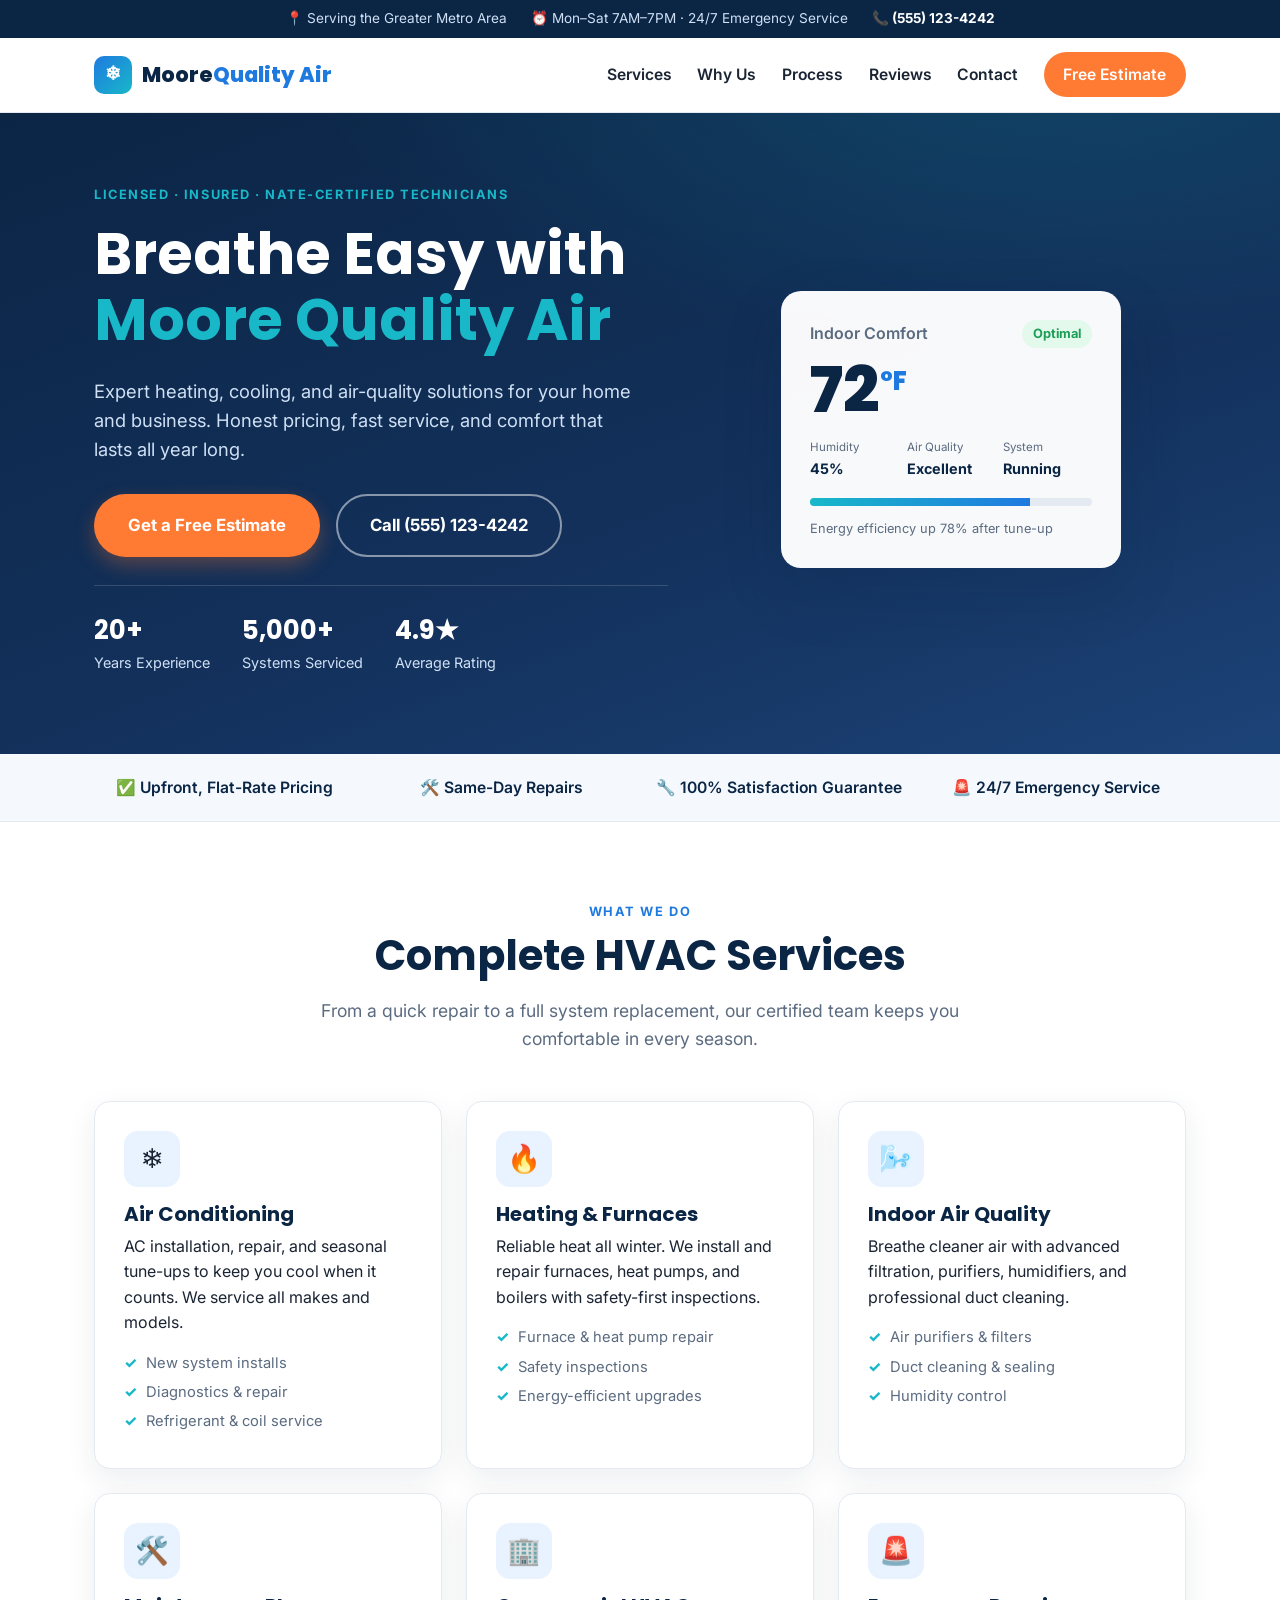
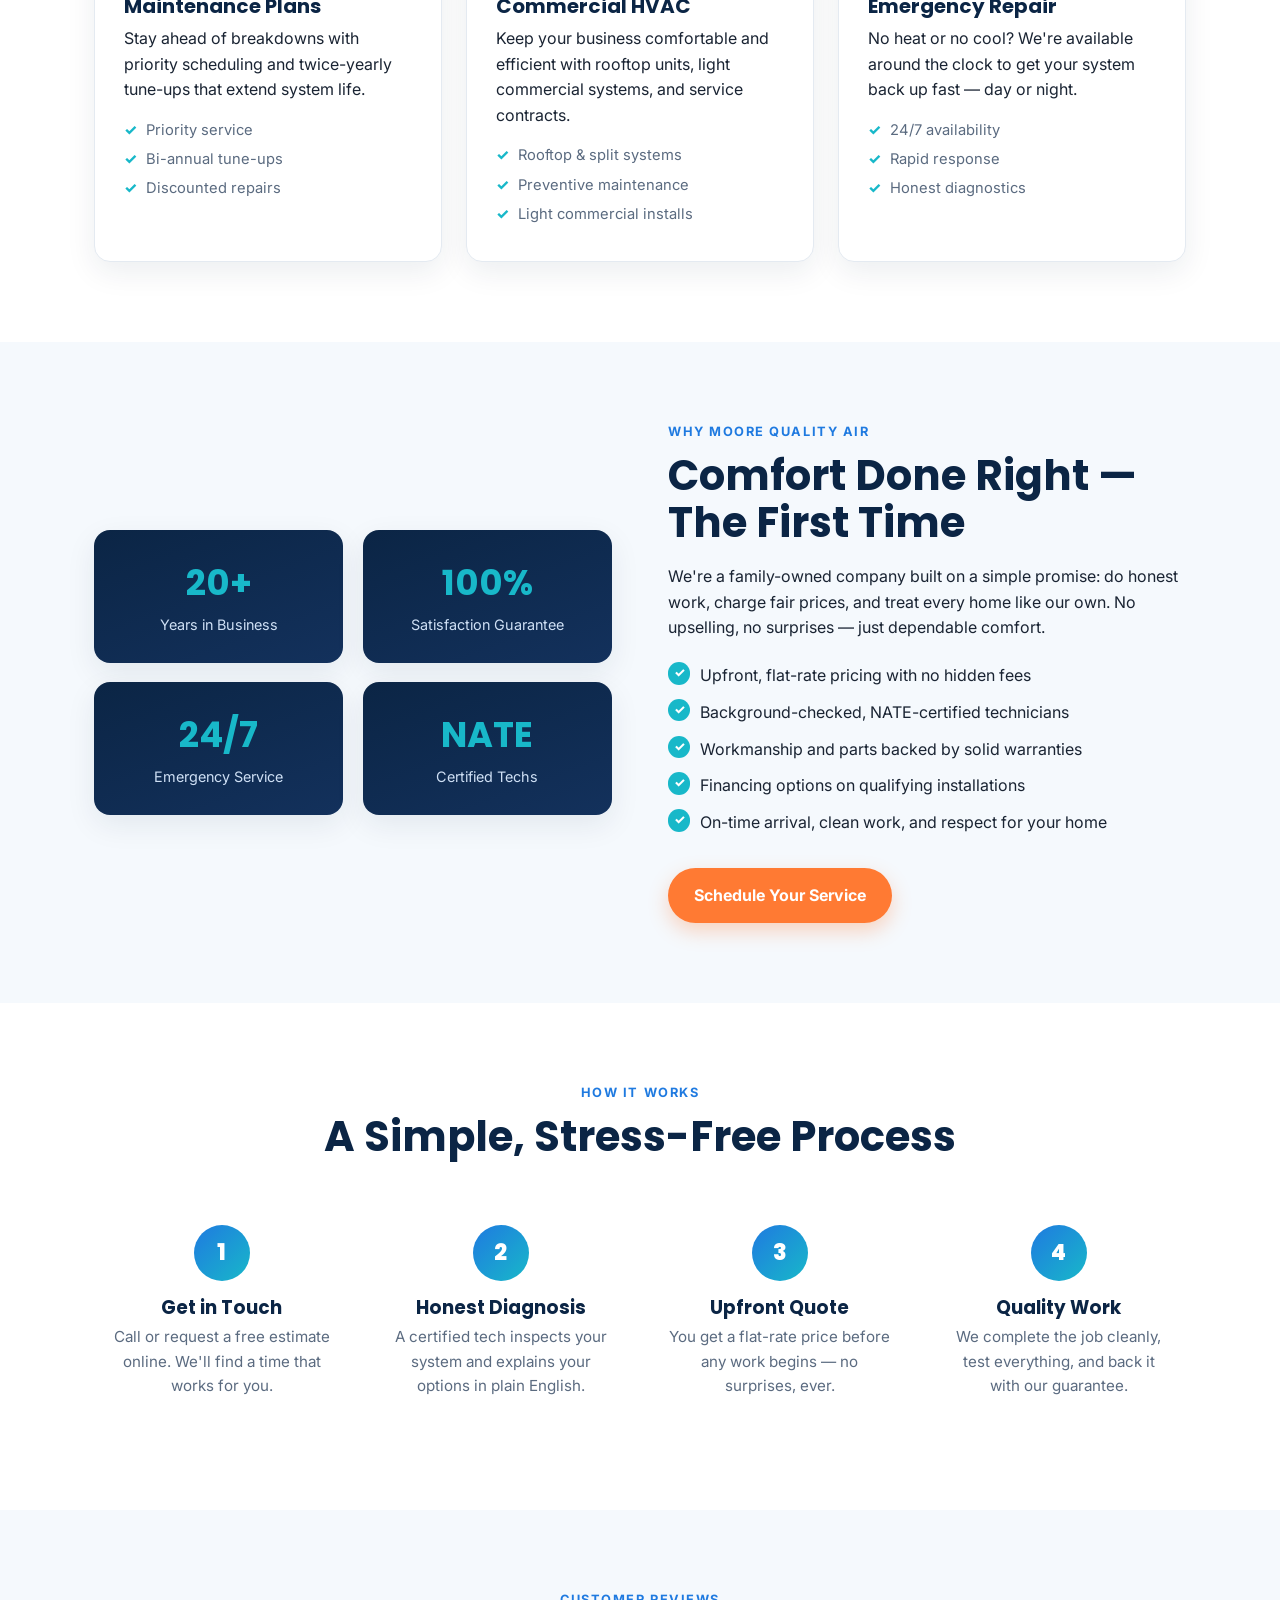
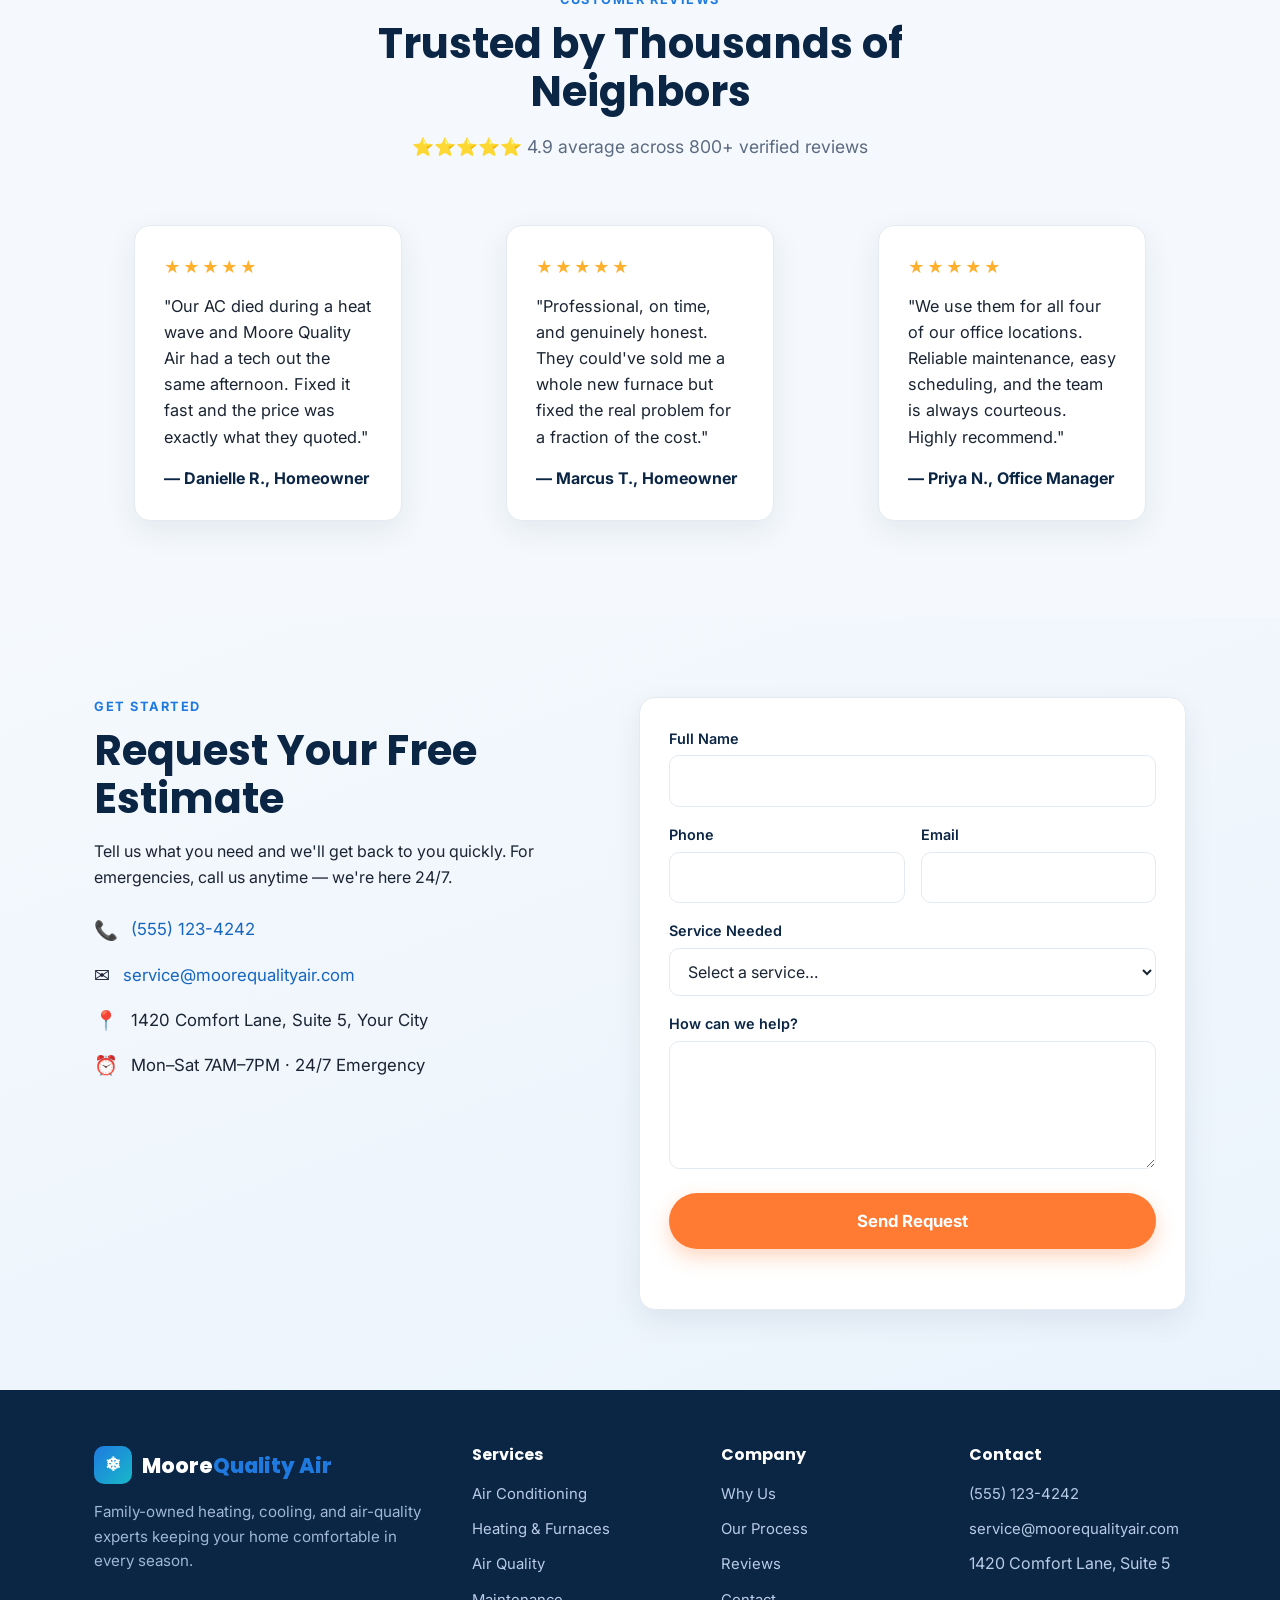
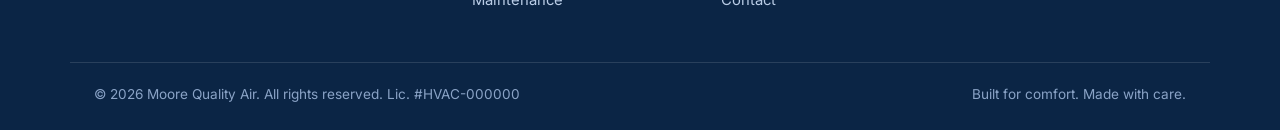
==== index.html @ 7edbb9b9 "Add Moore Quality Air HVAC marketing website Static, dependency-free site for a family-owned heating" ====
<!DOCTYPE html>
<html lang="en">
<head>
  <meta charset="UTF-8" />
  <meta name="viewport" content="width=device-width, initial-scale=1.0" />
  <title>Moore Quality Air — Heating &amp; Cooling You Can Trust</title>
  <meta name="description" content="Moore Quality Air provides expert HVAC installation, repair, and maintenance for residential and commercial customers. 24/7 emergency service, licensed and insured." />
  <link rel="preconnect" href="https://fonts.googleapis.com" />
  <link rel="preconnect" href="https://fonts.gstatic.com" crossorigin />
  <link href="https://fonts.googleapis.com/css2?family=Inter:wght@400;500;600;700;800&family=Poppins:wght@600;700;800&display=swap" rel="stylesheet" />
  <link rel="stylesheet" href="styles.css" />
  <link rel="icon" href="data:image/svg+xml,<svg xmlns='http://www.w3.org/2000/svg' viewBox='0 0 100 100'><text y='.9em' font-size='90'>❄️</text></svg>" />
</head>
<body>
  <!-- Top utility bar -->
  <div class="topbar">
    <div class="container topbar__inner">
      <span class="topbar__item">📍 Serving the Greater Metro Area</span>
      <span class="topbar__item">⏰ Mon–Sat 7AM–7PM · 24/7 Emergency Service</span>
      <a class="topbar__item topbar__phone" href="tel:+15551234242">📞 (555) 123-4242</a>
    </div>
  </div>

  <!-- Header / Nav -->
  <header class="header" id="top">
    <div class="container header__inner">
      <a class="brand" href="#top" aria-label="Moore Quality Air home">
        <span class="brand__mark" aria-hidden="true">❄</span>
        <span class="brand__text">Moore<span>Quality Air</span></span>
      </a>
      <nav class="nav" aria-label="Primary">
        <button class="nav__toggle" aria-expanded="false" aria-controls="nav-menu" aria-label="Toggle navigation">
          <span></span><span></span><span></span>
        </button>
        <ul class="nav__menu" id="nav-menu">
          <li><a href="#services">Services</a></li>
          <li><a href="#why">Why Us</a></li>
          <li><a href="#process">Process</a></li>
          <li><a href="#reviews">Reviews</a></li>
          <li><a href="#contact">Contact</a></li>
          <li><a class="btn btn--small" href="#contact">Free Estimate</a></li>
        </ul>
      </nav>
    </div>
  </header>

  <!-- Hero -->
  <section class="hero">
    <div class="container hero__inner">
      <div class="hero__content">
        <p class="hero__eyebrow">Licensed · Insured · NATE-Certified Technicians</p>
        <h1 class="hero__title">Breathe Easy with <span>Moore Quality Air</span></h1>
        <p class="hero__lead">Expert heating, cooling, and air-quality solutions for your home and business. Honest pricing, fast service, and comfort that lasts all year long.</p>
        <div class="hero__actions">
          <a class="btn btn--lg" href="#contact">Get a Free Estimate</a>
          <a class="btn btn--ghost btn--lg" href="tel:+15551234242">Call (555) 123-4242</a>
        </div>
        <ul class="hero__badges">
          <li><strong>20+</strong> Years Experience</li>
          <li><strong>5,000+</strong> Systems Serviced</li>
          <li><strong>4.9★</strong> Average Rating</li>
        </ul>
      </div>
      <div class="hero__panel" aria-hidden="true">
        <div class="thermo-card">
          <div class="thermo-card__row">
            <span class="thermo-card__label">Indoor Comfort</span>
            <span class="thermo-card__pill">Optimal</span>
          </div>
          <div class="thermo-card__temp">72<span>°F</span></div>
          <div class="thermo-card__meta">
            <div><span>Humidity</span><strong>45%</strong></div>
            <div><span>Air Quality</span><strong>Excellent</strong></div>
            <div><span>System</span><strong>Running</strong></div>
          </div>
          <div class="thermo-card__bar"><span style="width:78%"></span></div>
          <p class="thermo-card__foot">Energy efficiency up 78% after tune-up</p>
        </div>
      </div>
    </div>
  </section>

  <!-- Trust strip -->
  <section class="trust">
    <div class="container trust__inner">
      <div class="trust__item">✅ Upfront, Flat-Rate Pricing</div>
      <div class="trust__item">🛠️ Same-Day Repairs</div>
      <div class="trust__item">🔧 100% Satisfaction Guarantee</div>
      <div class="trust__item">🚨 24/7 Emergency Service</div>
    </div>
  </section>

  <!-- Services -->
  <section class="section" id="services">
    <div class="container">
      <div class="section__head">
        <p class="section__eyebrow">What We Do</p>
        <h2 class="section__title">Complete HVAC Services</h2>
        <p class="section__sub">From a quick repair to a full system replacement, our certified team keeps you comfortable in every season.</p>
      </div>
      <div class="grid grid--3">
        <article class="card service">
          <div class="service__icon">❄️</div>
          <h3>Air Conditioning</h3>
          <p>AC installation, repair, and seasonal tune-ups to keep you cool when it counts. We service all makes and models.</p>
          <ul><li>New system installs</li><li>Diagnostics &amp; repair</li><li>Refrigerant &amp; coil service</li></ul>
        </article>
        <article class="card service">
          <div class="service__icon">🔥</div>
          <h3>Heating &amp; Furnaces</h3>
          <p>Reliable heat all winter. We install and repair furnaces, heat pumps, and boilers with safety-first inspections.</p>
          <ul><li>Furnace &amp; heat pump repair</li><li>Safety inspections</li><li>Energy-efficient upgrades</li></ul>
        </article>
        <article class="card service">
          <div class="service__icon">🌬️</div>
          <h3>Indoor Air Quality</h3>
          <p>Breathe cleaner air with advanced filtration, purifiers, humidifiers, and professional duct cleaning.</p>
          <ul><li>Air purifiers &amp; filters</li><li>Duct cleaning &amp; sealing</li><li>Humidity control</li></ul>
        </article>
        <article class="card service">
          <div class="service__icon">🛠️</div>
          <h3>Maintenance Plans</h3>
          <p>Stay ahead of breakdowns with priority scheduling and twice-yearly tune-ups that extend system life.</p>
          <ul><li>Priority service</li><li>Bi-annual tune-ups</li><li>Discounted repairs</li></ul>
        </article>
        <article class="card service">
          <div class="service__icon">🏢</div>
          <h3>Commercial HVAC</h3>
          <p>Keep your business comfortable and efficient with rooftop units, light commercial systems, and service contracts.</p>
          <ul><li>Rooftop &amp; split systems</li><li>Preventive maintenance</li><li>Light commercial installs</li></ul>
        </article>
        <article class="card service">
          <div class="service__icon">🚨</div>
          <h3>Emergency Repair</h3>
          <p>No heat or no cool? We're available around the clock to get your system back up fast — day or night.</p>
          <ul><li>24/7 availability</li><li>Rapid response</li><li>Honest diagnostics</li></ul>
        </article>
      </div>
    </div>
  </section>

  <!-- Why us -->
  <section class="section section--alt" id="why">
    <div class="container why__inner">
      <div class="why__media" aria-hidden="true">
        <div class="why__stat"><strong>20+</strong><span>Years in Business</span></div>
        <div class="why__stat"><strong>100%</strong><span>Satisfaction Guarantee</span></div>
        <div class="why__stat"><strong>24/7</strong><span>Emergency Service</span></div>
        <div class="why__stat"><strong>NATE</strong><span>Certified Techs</span></div>
      </div>
      <div class="why__content">
        <p class="section__eyebrow">Why Moore Quality Air</p>
        <h2 class="section__title">Comfort Done Right — The First Time</h2>
        <p>We're a family-owned company built on a simple promise: do honest work, charge fair prices, and treat every home like our own. No upselling, no surprises — just dependable comfort.</p>
        <ul class="checklist">
          <li>Upfront, flat-rate pricing with no hidden fees</li>
          <li>Background-checked, NATE-certified technicians</li>
          <li>Workmanship and parts backed by solid warranties</li>
          <li>Financing options on qualifying installations</li>
          <li>On-time arrival, clean work, and respect for your home</li>
        </ul>
        <a class="btn" href="#contact">Schedule Your Service</a>
      </div>
    </div>
  </section>

  <!-- Process -->
  <section class="section" id="process">
    <div class="container">
      <div class="section__head">
        <p class="section__eyebrow">How It Works</p>
        <h2 class="section__title">A Simple, Stress-Free Process</h2>
      </div>
      <div class="grid grid--4 steps">
        <div class="step"><span class="step__num">1</span><h3>Get in Touch</h3><p>Call or request a free estimate online. We'll find a time that works for you.</p></div>
        <div class="step"><span class="step__num">2</span><h3>Honest Diagnosis</h3><p>A certified tech inspects your system and explains your options in plain English.</p></div>
        <div class="step"><span class="step__num">3</span><h3>Upfront Quote</h3><p>You get a flat-rate price before any work begins — no surprises, ever.</p></div>
        <div class="step"><span class="step__num">4</span><h3>Quality Work</h3><p>We complete the job cleanly, test everything, and back it with our guarantee.</p></div>
      </div>
    </div>
  </section>

  <!-- Reviews -->
  <section class="section section--alt" id="reviews">
    <div class="container">
      <div class="section__head">
        <p class="section__eyebrow">Customer Reviews</p>
        <h2 class="section__title">Trusted by Thousands of Neighbors</h2>
        <p class="section__sub">⭐⭐⭐⭐⭐ 4.9 average across 800+ verified reviews</p>
      </div>
      <div class="grid grid--3">
        <figure class="card review">
          <div class="review__stars">★★★★★</div>
          <blockquote>"Our AC died during a heat wave and Moore Quality Air had a tech out the same afternoon. Fixed it fast and the price was exactly what they quoted."</blockquote>
          <figcaption>— Danielle R., Homeowner</figcaption>
        </figure>
        <figure class="card review">
          <div class="review__stars">★★★★★</div>
          <blockquote>"Professional, on time, and genuinely honest. They could've sold me a whole new furnace but fixed the real problem for a fraction of the cost."</blockquote>
          <figcaption>— Marcus T., Homeowner</figcaption>
        </figure>
        <figure class="card review">
          <div class="review__stars">★★★★★</div>
          <blockquote>"We use them for all four of our office locations. Reliable maintenance, easy scheduling, and the team is always courteous. Highly recommend."</blockquote>
          <figcaption>— Priya N., Office Manager</figcaption>
        </figure>
      </div>
    </div>
  </section>

  <!-- CTA / Contact -->
  <section class="section contact" id="contact">
    <div class="container contact__inner">
      <div class="contact__info">
        <p class="section__eyebrow">Get Started</p>
        <h2 class="section__title">Request Your Free Estimate</h2>
        <p>Tell us what you need and we'll get back to you quickly. For emergencies, call us anytime — we're here 24/7.</p>
        <ul class="contact__list">
          <li><span>📞</span> <a href="tel:+15551234242">(555) 123-4242</a></li>
          <li><span>✉️</span> <a href="mailto:service@moorequalityair.com">service@moorequalityair.com</a></li>
          <li><span>📍</span> 1420 Comfort Lane, Suite 5, Your City</li>
          <li><span>⏰</span> Mon–Sat 7AM–7PM · 24/7 Emergency</li>
        </ul>
      </div>
      <form class="contact__form card" id="estimate-form" novalidate>
        <div class="field">
          <label for="name">Full Name</label>
          <input id="name" name="name" type="text" autocomplete="name" required />
        </div>
        <div class="field-row">
          <div class="field">
            <label for="phone">Phone</label>
            <input id="phone" name="phone" type="tel" autocomplete="tel" required />
          </div>
          <div class="field">
            <label for="email">Email</label>
            <input id="email" name="email" type="email" autocomplete="email" required />
          </div>
        </div>
        <div class="field">
          <label for="service">Service Needed</label>
          <select id="service" name="service">
            <option value="">Select a service…</option>
            <option>AC Repair / Install</option>
            <option>Heating / Furnace</option>
            <option>Indoor Air Quality</option>
            <option>Maintenance Plan</option>
            <option>Commercial HVAC</option>
            <option>Emergency Service</option>
          </select>
        </div>
        <div class="field">
          <label for="message">How can we help?</label>
          <textarea id="message" name="message" rows="4"></textarea>
        </div>
        <button class="btn btn--lg btn--block" type="submit">Send Request</button>
        <p class="form__note" id="form-status" role="status" aria-live="polite"></p>
      </form>
    </div>
  </section>

  <!-- Footer -->
  <footer class="footer">
    <div class="container footer__inner">
      <div class="footer__brand">
        <a class="brand brand--light" href="#top">
          <span class="brand__mark" aria-hidden="true">❄</span>
          <span class="brand__text">Moore<span>Quality Air</span></span>
        </a>
        <p>Family-owned heating, cooling, and air-quality experts keeping your home comfortable in every season.</p>
      </div>
      <div class="footer__col">
        <h4>Services</h4>
        <ul>
          <li><a href="#services">Air Conditioning</a></li>
          <li><a href="#services">Heating &amp; Furnaces</a></li>
          <li><a href="#services">Air Quality</a></li>
          <li><a href="#services">Maintenance</a></li>
        </ul>
      </div>
      <div class="footer__col">
        <h4>Company</h4>
        <ul>
          <li><a href="#why">Why Us</a></li>
          <li><a href="#process">Our Process</a></li>
          <li><a href="#reviews">Reviews</a></li>
          <li><a href="#contact">Contact</a></li>
        </ul>
      </div>
      <div class="footer__col">
        <h4>Contact</h4>
        <ul>
          <li><a href="tel:+15551234242">(555) 123-4242</a></li>
          <li><a href="mailto:service@moorequalityair.com">service@moorequalityair.com</a></li>
          <li>1420 Comfort Lane, Suite 5</li>
        </ul>
      </div>
    </div>
    <div class="container footer__bottom">
      <p>&copy; <span id="year"></span> Moore Quality Air. All rights reserved. Lic. #HVAC-000000</p>
      <p>Built for comfort. Made with care.</p>
    </div>
  </footer>

  <script src="script.js"></script>
</body>
</html>
---- styles.css ----
:root {
  --navy: #0b2545;
  --navy-700: #13315c;
  --blue: #1f7ae0;
  --blue-600: #1666c1;
  --sky: #e8f3ff;
  --cyan: #18b8c9;
  --orange: #ff7a33;
  --ink: #1a2433;
  --muted: #5b6b80;
  --line: #e4eaf1;
  --bg: #ffffff;
  --bg-alt: #f5f9fd;
  --radius: 16px;
  --shadow: 0 10px 30px rgba(11, 37, 69, 0.08);
  --shadow-lg: 0 24px 60px rgba(11, 37, 69, 0.16);
  --maxw: 1140px;
}

* { box-sizing: border-box; }

html { scroll-behavior: smooth; scroll-padding-top: 90px; }

body {
  margin: 0;
  font-family: "Inter", system-ui, -apple-system, "Segoe UI", Roboto, sans-serif;
  color: var(--ink);
  background: var(--bg);
  line-height: 1.6;
  -webkit-font-smoothing: antialiased;
}

h1, h2, h3, h4 { font-family: "Poppins", "Inter", sans-serif; line-height: 1.15; color: var(--navy); margin: 0 0 .4em; }
p { margin: 0 0 1rem; }
a { color: var(--blue-600); text-decoration: none; }
img { max-width: 100%; display: block; }

.container { width: 100%; max-width: var(--maxw); margin: 0 auto; padding: 0 24px; }

/* Buttons */
.btn {
  display: inline-flex; align-items: center; justify-content: center; gap: .5rem;
  background: var(--orange); color: #fff; font-weight: 700;
  padding: .8rem 1.5rem; border-radius: 999px; border: 2px solid transparent;
  cursor: pointer; transition: transform .15s ease, box-shadow .15s ease, background .15s ease;
  box-shadow: 0 8px 20px rgba(255, 122, 51, 0.3);
  font-size: 1rem; font-family: inherit;
}
.btn:hover { transform: translateY(-2px); background: #f56a1f; color: #fff; }
.btn--lg { padding: 1rem 2rem; font-size: 1.05rem; }
.btn--small { padding: .5rem 1.1rem; font-size: .9rem; box-shadow: none; }
.btn--block { width: 100%; }
.btn--ghost { background: transparent; color: #fff; border-color: rgba(255,255,255,.5); box-shadow: none; }
.btn--ghost:hover { background: rgba(255,255,255,.12); color: #fff; }

/* Topbar */
.topbar { background: var(--navy); color: #cfe0f5; font-size: .85rem; }
.topbar__inner { display: flex; gap: 1.5rem; align-items: center; justify-content: center; flex-wrap: wrap; padding: .5rem 24px; }
.topbar__item { color: #cfe0f5; }
.topbar__phone { color: #fff; font-weight: 700; }
.topbar__phone:hover { color: var(--orange); }

/* Header */
.header { position: sticky; top: 0; z-index: 50; background: rgba(255,255,255,.92); backdrop-filter: blur(10px); border-bottom: 1px solid var(--line); }
.header__inner { display: flex; align-items: center; justify-content: space-between; padding: .9rem 24px; }
.brand { display: flex; align-items: center; gap: .6rem; font-family: "Poppins", sans-serif; font-weight: 800; font-size: 1.3rem; color: var(--navy); }
.brand__mark { display: grid; place-items: center; width: 38px; height: 38px; border-radius: 10px; background: linear-gradient(135deg, var(--blue), var(--cyan)); color: #fff; font-size: 1.2rem; }
.brand__text span { color: var(--blue); }
.brand--light, .brand--light .brand__text { color: #fff; }

.nav { display: flex; align-items: center; }
.nav__menu { list-style: none; display: flex; align-items: center; gap: 1.6rem; margin: 0; padding: 0; }
.nav__menu a { color: var(--ink); font-weight: 600; font-size: .98rem; }
.nav__menu a:hover { color: var(--blue); }
.nav__menu .btn { color: #fff; }
.nav__toggle { display: none; flex-direction: column; gap: 5px; background: none; border: 0; cursor: pointer; padding: 6px; }
.nav__toggle span { width: 26px; height: 3px; background: var(--navy); border-radius: 2px; transition: .25s; }

/* Hero */
.hero { background: radial-gradient(1200px 500px at 80% -10%, rgba(24,184,201,.18), transparent 60%), linear-gradient(160deg, var(--navy) 0%, var(--navy-700) 60%, #1c4378 100%); color: #fff; overflow: hidden; }
.hero__inner { display: grid; grid-template-columns: 1.1fr .9fr; gap: 3rem; align-items: center; padding: 4.5rem 24px 5rem; }
.hero__eyebrow { text-transform: uppercase; letter-spacing: .12em; font-size: .8rem; font-weight: 700; color: var(--cyan); margin-bottom: 1rem; }
.hero__title { font-size: clamp(2.2rem, 5vw, 3.6rem); color: #fff; }
.hero__title span { color: var(--cyan); }
.hero__lead { font-size: 1.15rem; color: #cfe0f5; max-width: 34rem; }
.hero__actions { display: flex; gap: 1rem; flex-wrap: wrap; margin: 1.8rem 0; }
.hero__badges { list-style: none; display: flex; gap: 2rem; padding: 1.5rem 0 0; margin: 0; border-top: 1px solid rgba(255,255,255,.15); flex-wrap: wrap; }
.hero__badges li { color: #cfe0f5; font-size: .9rem; }
.hero__badges strong { display: block; font-family: "Poppins", sans-serif; font-size: 1.6rem; color: #fff; }

.hero__panel { display: flex; justify-content: center; }
.thermo-card { background: rgba(255,255,255,.97); color: var(--ink); border-radius: 20px; padding: 1.8rem; width: 100%; max-width: 340px; box-shadow: var(--shadow-lg); }
.thermo-card__row { display: flex; justify-content: space-between; align-items: center; }
.thermo-card__label { font-weight: 600; color: var(--muted); }
.thermo-card__pill { background: #e3f9ec; color: #1c9e57; font-weight: 700; font-size: .8rem; padding: .25rem .7rem; border-radius: 999px; }
.thermo-card__temp { font-family: "Poppins", sans-serif; font-size: 4rem; font-weight: 800; color: var(--navy); line-height: 1; margin: .6rem 0; }
.thermo-card__temp span { font-size: 1.6rem; color: var(--blue); vertical-align: super; }
.thermo-card__meta { display: grid; grid-template-columns: repeat(3,1fr); gap: .5rem; margin: 1rem 0; }
.thermo-card__meta div span { display: block; font-size: .72rem; color: var(--muted); }
.thermo-card__meta div strong { font-size: .9rem; color: var(--navy); }
.thermo-card__bar { height: 8px; background: var(--line); border-radius: 999px; overflow: hidden; }
.thermo-card__bar span { display: block; height: 100%; background: linear-gradient(90deg, var(--cyan), var(--blue)); }
.thermo-card__foot { font-size: .8rem; color: var(--muted); margin: .8rem 0 0; }

/* Trust strip */
.trust { background: var(--bg-alt); border-bottom: 1px solid var(--line); }
.trust__inner { display: grid; grid-template-columns: repeat(4,1fr); gap: 1rem; padding: 1.3rem 24px; text-align: center; }
.trust__item { font-weight: 600; color: var(--navy); font-size: .98rem; }

/* Sections */
.section { padding: 5rem 0; }
.section--alt { background: var(--bg-alt); }
.section__head { text-align: center; max-width: 42rem; margin: 0 auto 3rem; }
.section__eyebrow { text-transform: uppercase; letter-spacing: .12em; font-size: .8rem; font-weight: 700; color: var(--blue); margin-bottom: .6rem; }
.section__title { font-size: clamp(1.8rem, 3.5vw, 2.6rem); }
.section__sub { color: var(--muted); font-size: 1.1rem; }

.grid { display: grid; gap: 1.5rem; }
.grid--3 { grid-template-columns: repeat(3,1fr); }
.grid--4 { grid-template-columns: repeat(4,1fr); }

.card { background: var(--bg); border: 1px solid var(--line); border-radius: var(--radius); padding: 1.8rem; box-shadow: var(--shadow); transition: transform .2s ease, box-shadow .2s ease; }
.card:hover { transform: translateY(-4px); box-shadow: var(--shadow-lg); }

/* Service cards */
.service__icon { width: 56px; height: 56px; display: grid; place-items: center; font-size: 1.7rem; background: var(--sky); border-radius: 14px; margin-bottom: 1rem; }
.service h3 { font-size: 1.25rem; }
.service ul { list-style: none; padding: 0; margin: 1rem 0 0; }
.service ul li { position: relative; padding-left: 1.4rem; color: var(--muted); font-size: .92rem; margin-bottom: .35rem; }
.service ul li::before { content: "✓"; position: absolute; left: 0; color: var(--cyan); font-weight: 800; }

/* Why */
.why__inner { display: grid; grid-template-columns: 1fr 1fr; gap: 3.5rem; align-items: center; }
.why__media { display: grid; grid-template-columns: 1fr 1fr; gap: 1.2rem; }
.why__stat { background: linear-gradient(160deg, var(--navy), var(--navy-700)); color: #fff; border-radius: var(--radius); padding: 1.6rem; text-align: center; box-shadow: var(--shadow); }
.why__stat strong { display: block; font-family: "Poppins", sans-serif; font-size: 2.2rem; color: var(--cyan); }
.why__stat span { font-size: .9rem; color: #cfe0f5; }
.checklist { list-style: none; padding: 0; margin: 1.4rem 0 2rem; }
.checklist li { position: relative; padding-left: 2rem; margin-bottom: .7rem; color: var(--ink); }
.checklist li::before { content: "✓"; position: absolute; left: 0; top: -1px; width: 1.4rem; height: 1.4rem; background: var(--cyan); color: #fff; border-radius: 50%; display: grid; place-items: center; font-size: .8rem; font-weight: 800; }

/* Steps */
.steps .step { text-align: center; padding: 1rem; }
.step__num { display: grid; place-items: center; width: 56px; height: 56px; margin: 0 auto 1rem; border-radius: 50%; background: linear-gradient(135deg, var(--blue), var(--cyan)); color: #fff; font-family: "Poppins", sans-serif; font-weight: 800; font-size: 1.4rem; }
.step h3 { font-size: 1.15rem; }
.step p { color: var(--muted); font-size: .95rem; }

/* Reviews */
.review__stars { color: #ffb02e; letter-spacing: 2px; margin-bottom: .8rem; }
.review blockquote { margin: 0 0 1rem; font-size: 1.02rem; color: var(--ink); }
.review figcaption { font-weight: 700; color: var(--navy); }

/* Contact */
.contact { background: linear-gradient(160deg, var(--bg-alt), #eaf3fc); }
.contact__inner { display: grid; grid-template-columns: 1fr 1.1fr; gap: 3rem; align-items: start; }
.contact__list { list-style: none; padding: 0; margin: 1.5rem 0 0; }
.contact__list li { display: flex; align-items: center; gap: .8rem; margin-bottom: .9rem; font-size: 1.05rem; }
.contact__list span { font-size: 1.2rem; }
.contact__form { background: #fff; }
.field { margin-bottom: 1rem; }
.field-row { display: grid; grid-template-columns: 1fr 1fr; gap: 1rem; }
.field label { display: block; font-weight: 600; font-size: .9rem; margin-bottom: .35rem; color: var(--navy); }
.field input, .field select, .field textarea {
  width: 100%; padding: .75rem .9rem; border: 1px solid var(--line); border-radius: 10px;
  font: inherit; color: var(--ink); background: #fff; transition: border-color .15s, box-shadow .15s;
}
.field input:focus, .field select:focus, .field textarea:focus { outline: none; border-color: var(--blue); box-shadow: 0 0 0 3px rgba(31,122,224,.15); }
.field input.invalid, .field select.invalid { border-color: #e23d3d; box-shadow: 0 0 0 3px rgba(226,61,61,.12); }
.form__note { text-align: center; font-size: .9rem; margin: .8rem 0 0; min-height: 1.2rem; }
.form__note.success { color: #1c9e57; font-weight: 600; }
.form__note.error { color: #e23d3d; font-weight: 600; }

/* Footer */
.footer { background: var(--navy); color: #b9cce6; padding: 3.5rem 0 1.5rem; }
.footer__inner { display: grid; grid-template-columns: 1.6fr 1fr 1fr 1fr; gap: 2rem; }
.footer__brand p { color: #9fb6d6; margin-top: 1rem; max-width: 22rem; font-size: .95rem; }
.footer__col h4 { color: #fff; font-size: 1rem; margin-bottom: 1rem; }
.footer__col ul { list-style: none; padding: 0; margin: 0; }
.footer__col li { margin-bottom: .6rem; }
.footer__col a { color: #b9cce6; font-size: .93rem; }
.footer__col a:hover { color: var(--cyan); }
.footer__bottom { display: flex; justify-content: space-between; gap: 1rem; flex-wrap: wrap; border-top: 1px solid rgba(255,255,255,.12); margin-top: 2.5rem; padding-top: 1.3rem; font-size: .85rem; color: #8aa3c6; }
.footer__bottom p { margin: 0; }

/* Responsive */
@media (max-width: 940px) {
  .hero__inner { grid-template-columns: 1fr; }
  .hero__panel { order: -1; }
  .why__inner, .contact__inner { grid-template-columns: 1fr; }
  .grid--3 { grid-template-columns: repeat(2,1fr); }
  .grid--4 { grid-template-columns: repeat(2,1fr); }
  .footer__inner { grid-template-columns: 1fr 1fr; }
  .trust__inner { grid-template-columns: 1fr 1fr; }
}

@media (max-width: 640px) {
  .nav__toggle { display: flex; }
  .nav__menu {
    position: absolute; top: 100%; right: 0; left: 0;
    flex-direction: column; align-items: stretch; gap: 0;
    background: #fff; border-bottom: 1px solid var(--line);
    padding: .5rem 24px 1.2rem; box-shadow: var(--shadow);
    display: none;
  }
  .nav__menu.open { display: flex; }
  .nav__menu li { padding: .5rem 0; border-bottom: 1px solid var(--line); }
  .nav__menu .btn { margin-top: .6rem; }
  .grid--3, .grid--4 { grid-template-columns: 1fr; }
  .field-row { grid-template-columns: 1fr; }
  .topbar__inner { font-size: .78rem; gap: .8rem; }
}

@media (prefers-reduced-motion: reduce) {
  * { scroll-behavior: auto !important; transition: none !important; }
}
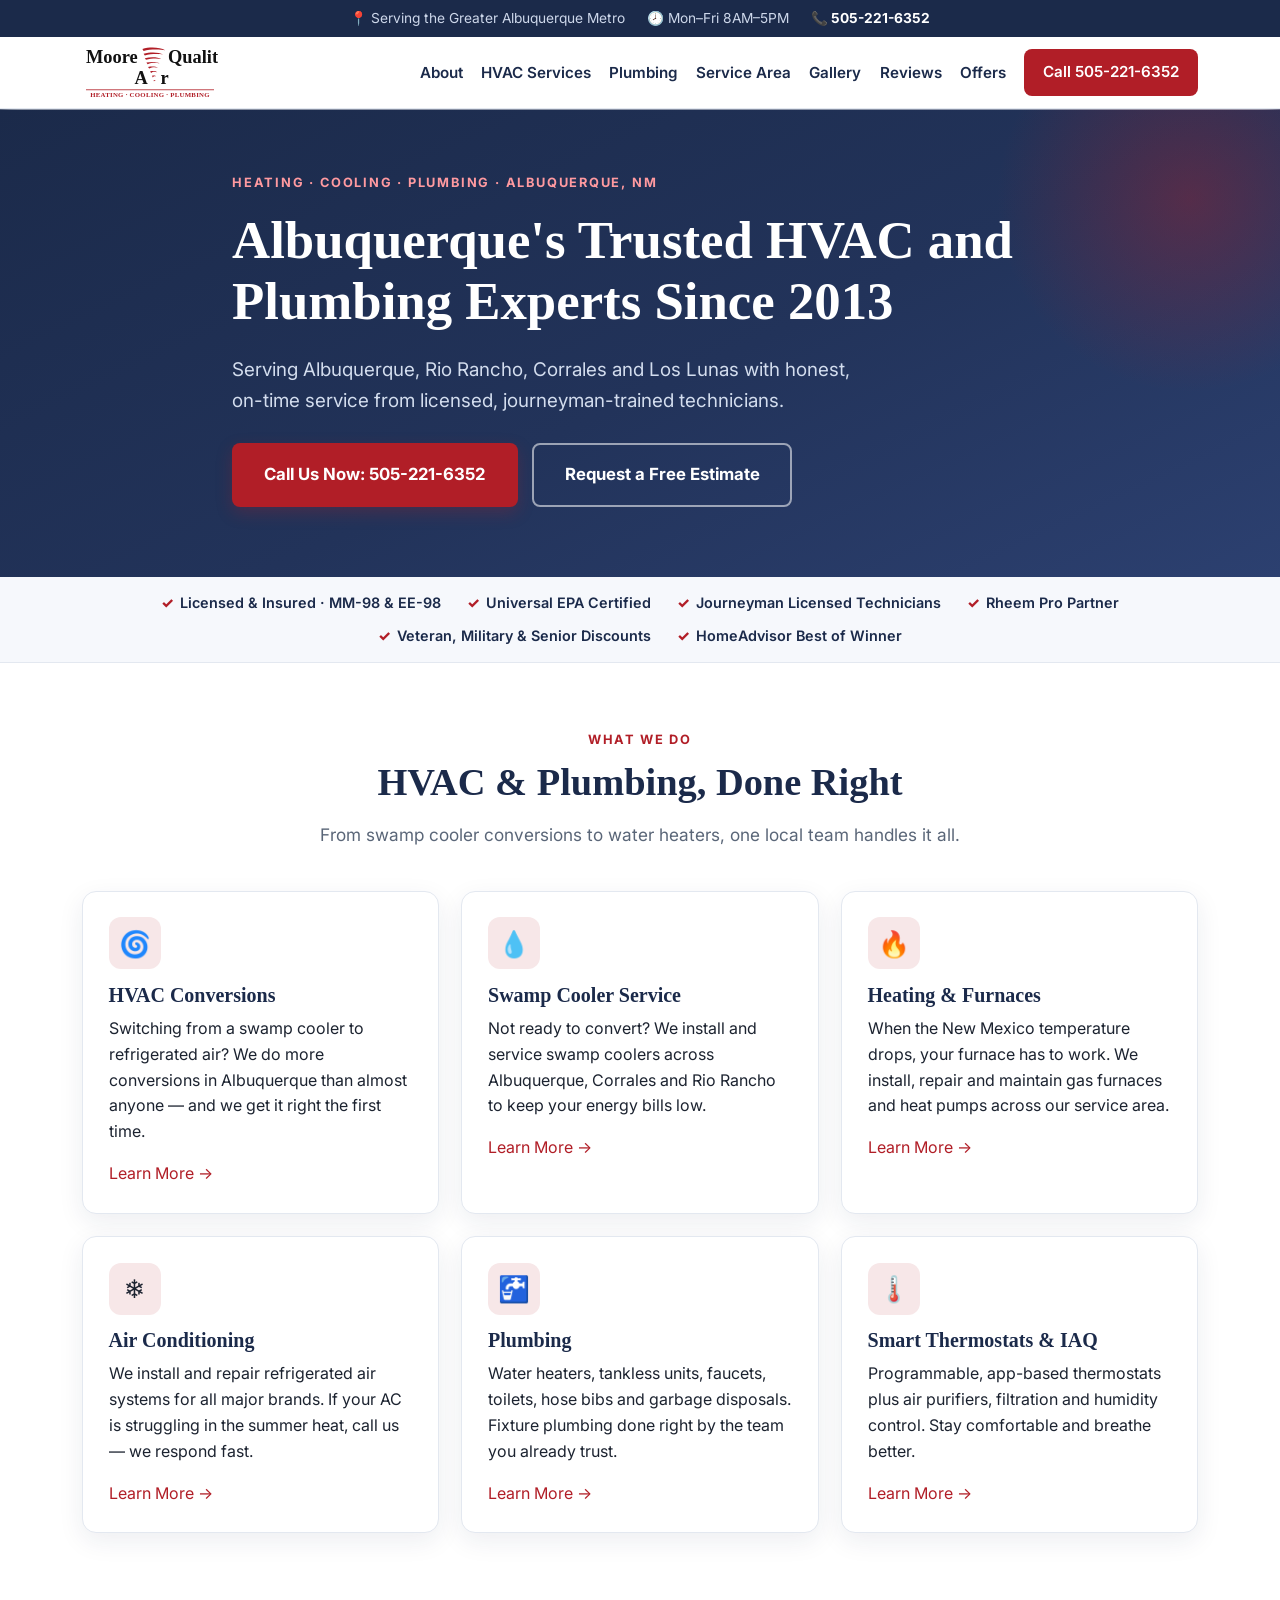
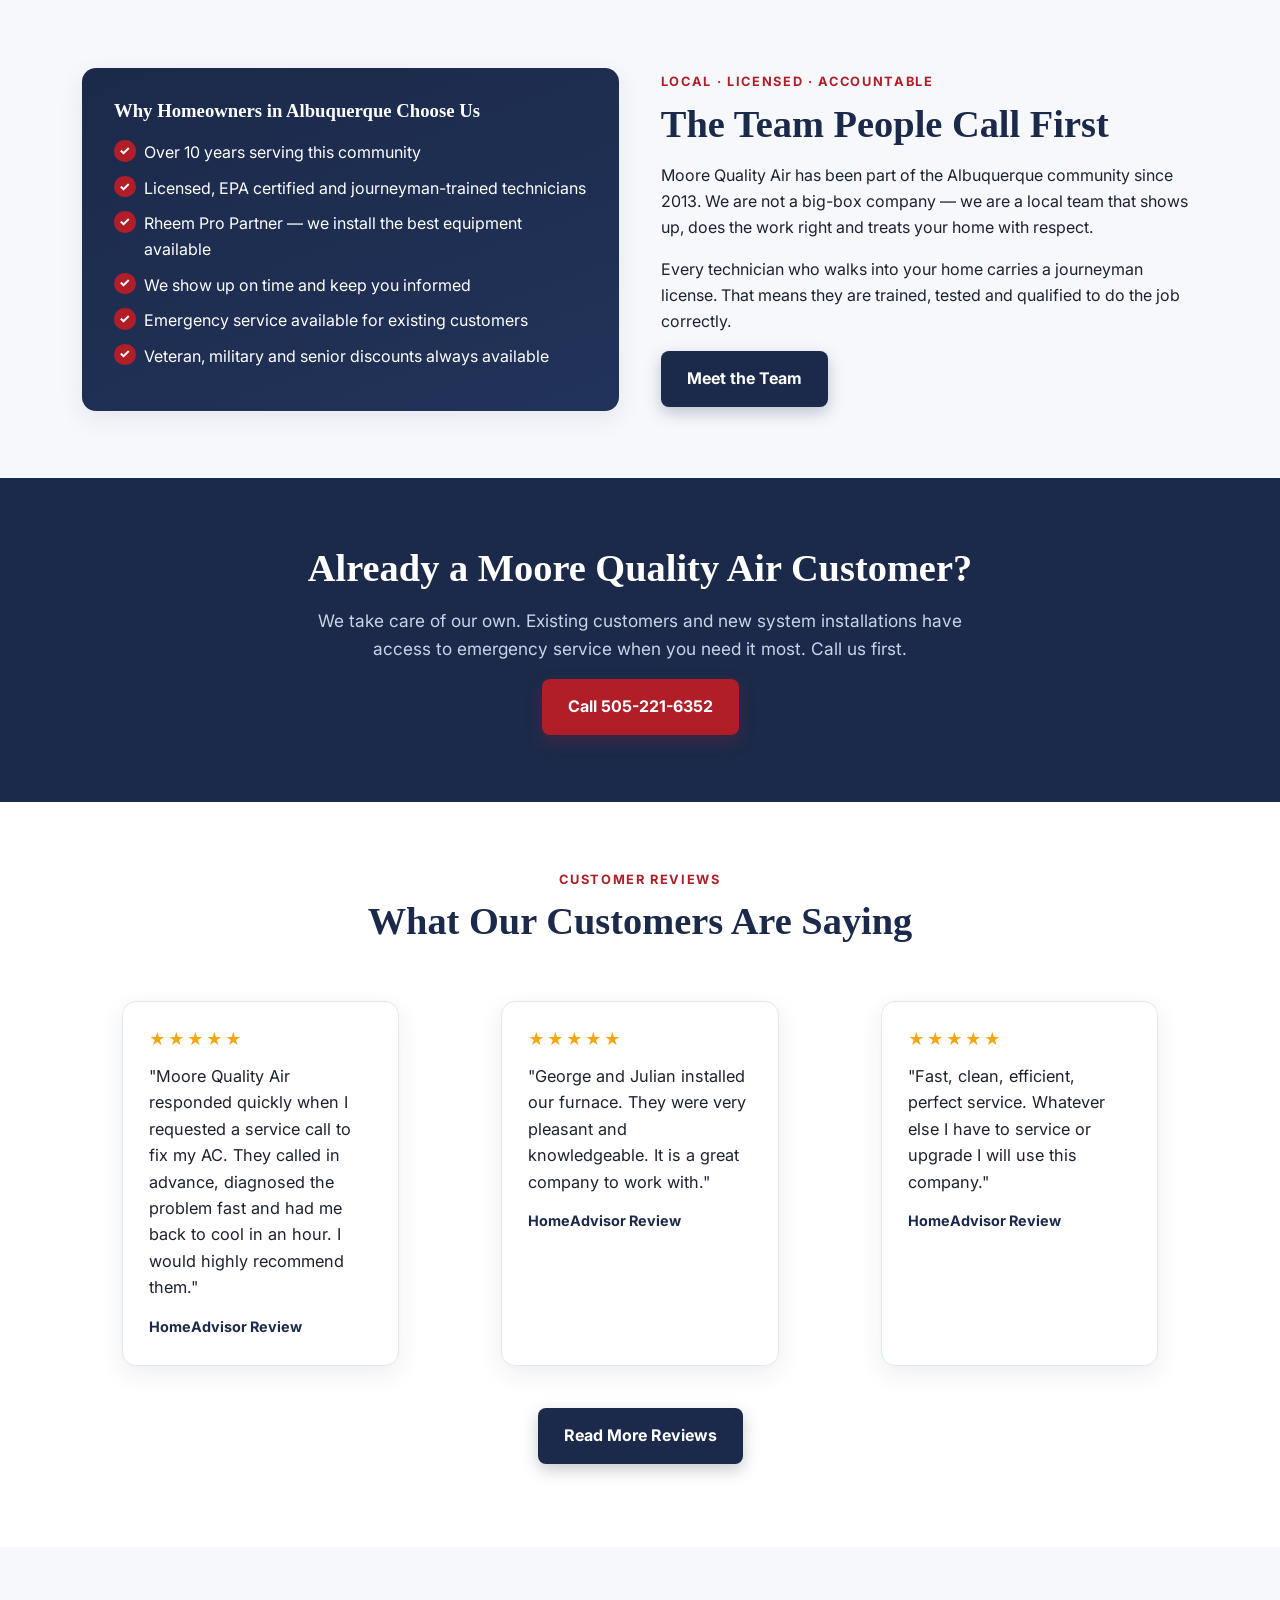
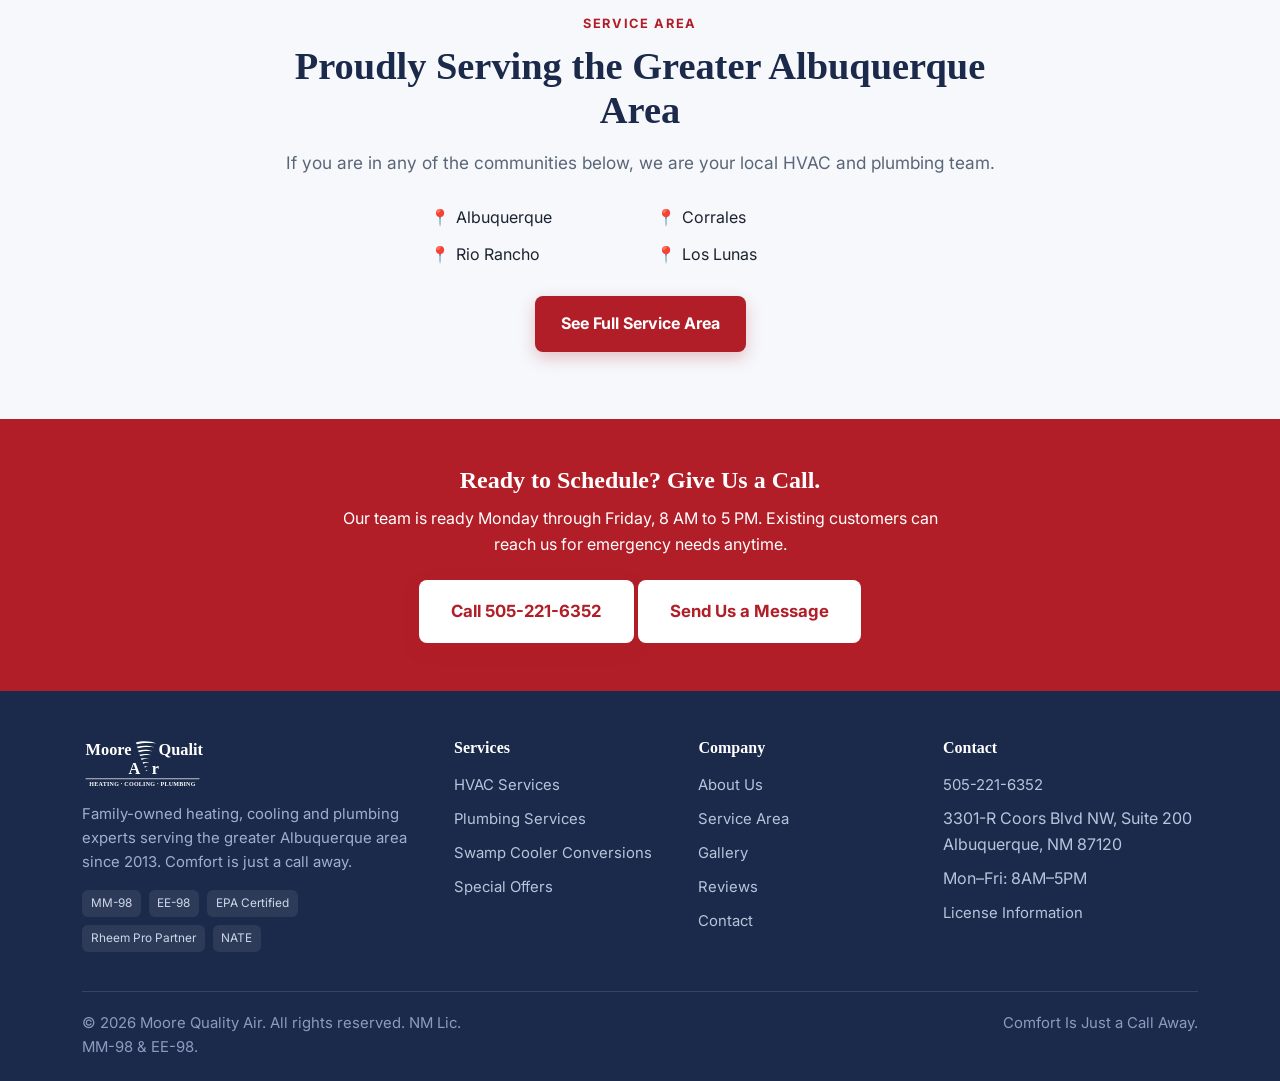
==== commit 2a613884: "Rebuild as full multi-page site with real Moore Quality Air content - Real Albuquerque NM business: " ====
--- a/index.html
+++ b/index.html
@@ -3,305 +3,166 @@
 <head>
   <meta charset="UTF-8" />
   <meta name="viewport" content="width=device-width, initial-scale=1.0" />
-  <title>Moore Quality Air — Heating &amp; Cooling You Can Trust</title>
-  <meta name="description" content="Moore Quality Air provides expert HVAC installation, repair, and maintenance for residential and commercial customers. 24/7 emergency service, licensed and insured." />
+  <title>Moore Quality Air | HVAC and Plumbing | Albuquerque NM</title>
+  <meta name="description" content="Moore Quality Air serves Albuquerque, Rio Rancho, Corrales and Los Lunas. Licensed HVAC and plumbing experts since 2013. Call 505-221-6352." />
   <link rel="preconnect" href="https://fonts.googleapis.com" />
   <link rel="preconnect" href="https://fonts.gstatic.com" crossorigin />
-  <link href="https://fonts.googleapis.com/css2?family=Inter:wght@400;500;600;700;800&family=Poppins:wght@600;700;800&display=swap" rel="stylesheet" />
+  <link href="https://fonts.googleapis.com/css2?family=Inter:wght@400;500;600;700;800&display=swap" rel="stylesheet" />
   <link rel="stylesheet" href="styles.css" />
-  <link rel="icon" href="data:image/svg+xml,<svg xmlns='http://www.w3.org/2000/svg' viewBox='0 0 100 100'><text y='.9em' font-size='90'>❄️</text></svg>" />
+  <link rel="icon" href="assets/logo.svg" />
 </head>
 <body>
-  <!-- Top utility bar -->
-  <div class="topbar">
-    <div class="container topbar__inner">
-      <span class="topbar__item">📍 Serving the Greater Metro Area</span>
-      <span class="topbar__item">⏰ Mon–Sat 7AM–7PM · 24/7 Emergency Service</span>
-      <a class="topbar__item topbar__phone" href="tel:+15551234242">📞 (555) 123-4242</a>
+  <div class="topbar"><div class="container topbar__inner">
+    <span>📍 Serving the Greater Albuquerque Metro</span>
+    <span>🕗 Mon–Fri 8AM–5PM</span>
+    <a href="tel:+15052216352">📞 505-221-6352</a>
+  </div></div>
+
+  <header class="header"><div class="container header__inner">
+    <a class="brand" href="index.html" aria-label="Moore Quality Air home"><img src="assets/logo.svg" alt="Moore Quality Air" /></a>
+    <nav class="nav" aria-label="Primary">
+      <button class="nav__toggle" aria-expanded="false" aria-controls="nav-menu" aria-label="Toggle menu"><span></span><span></span><span></span></button>
+      <ul class="nav__menu" id="nav-menu">
+        <li><a href="about.html">About</a></li>
+        <li><a href="hvac-services.html">HVAC Services</a></li>
+        <li><a href="plumbing-services.html">Plumbing</a></li>
+        <li><a href="service-area.html">Service Area</a></li>
+        <li><a href="gallery.html">Gallery</a></li>
+        <li><a href="reviews.html">Reviews</a></li>
+        <li><a href="special-offers.html">Offers</a></li>
+        <li><a class="btn btn--small" href="tel:+15052216352">Call 505-221-6352</a></li>
+      </ul>
+    </nav>
+  </div></header>
+
+  <section class="hero"><div class="container hero__inner">
+    <p class="hero__eyebrow">Heating · Cooling · Plumbing · Albuquerque, NM</p>
+    <h1>Albuquerque's Trusted HVAC and Plumbing Experts Since 2013</h1>
+    <p class="hero__sub">Serving Albuquerque, Rio Rancho, Corrales and Los Lunas with honest, on-time service from licensed, journeyman-trained technicians.</p>
+    <div class="hero__actions">
+      <a class="btn btn--lg" href="tel:+15052216352">Call Us Now: 505-221-6352</a>
+      <a class="btn btn--ghost btn--lg" href="contact.html">Request a Free Estimate</a>
     </div>
-  </div>
+  </div></section>
 
-  <!-- Header / Nav -->
-  <header class="header" id="top">
-    <div class="container header__inner">
-      <a class="brand" href="#top" aria-label="Moore Quality Air home">
-        <span class="brand__mark" aria-hidden="true">❄</span>
-        <span class="brand__text">Moore<span>Quality Air</span></span>
-      </a>
-      <nav class="nav" aria-label="Primary">
-        <button class="nav__toggle" aria-expanded="false" aria-controls="nav-menu" aria-label="Toggle navigation">
-          <span></span><span></span><span></span>
-        </button>
-        <ul class="nav__menu" id="nav-menu">
-          <li><a href="#services">Services</a></li>
-          <li><a href="#why">Why Us</a></li>
-          <li><a href="#process">Process</a></li>
-          <li><a href="#reviews">Reviews</a></li>
-          <li><a href="#contact">Contact</a></li>
-          <li><a class="btn btn--small" href="#contact">Free Estimate</a></li>
-        </ul>
-      </nav>
-    </div>
-  </header>
-
-  <!-- Hero -->
-  <section class="hero">
-    <div class="container hero__inner">
-      <div class="hero__content">
-        <p class="hero__eyebrow">Licensed · Insured · NATE-Certified Technicians</p>
-        <h1 class="hero__title">Breathe Easy with <span>Moore Quality Air</span></h1>
-        <p class="hero__lead">Expert heating, cooling, and air-quality solutions for your home and business. Honest pricing, fast service, and comfort that lasts all year long.</p>
-        <div class="hero__actions">
-          <a class="btn btn--lg" href="#contact">Get a Free Estimate</a>
-          <a class="btn btn--ghost btn--lg" href="tel:+15551234242">Call (555) 123-4242</a>
-        </div>
-        <ul class="hero__badges">
-          <li><strong>20+</strong> Years Experience</li>
-          <li><strong>5,000+</strong> Systems Serviced</li>
-          <li><strong>4.9★</strong> Average Rating</li>
-        </ul>
-      </div>
-      <div class="hero__panel" aria-hidden="true">
-        <div class="thermo-card">
-          <div class="thermo-card__row">
-            <span class="thermo-card__label">Indoor Comfort</span>
-            <span class="thermo-card__pill">Optimal</span>
-          </div>
-          <div class="thermo-card__temp">72<span>°F</span></div>
-          <div class="thermo-card__meta">
-            <div><span>Humidity</span><strong>45%</strong></div>
-            <div><span>Air Quality</span><strong>Excellent</strong></div>
-            <div><span>System</span><strong>Running</strong></div>
-          </div>
-          <div class="thermo-card__bar"><span style="width:78%"></span></div>
-          <p class="thermo-card__foot">Energy efficiency up 78% after tune-up</p>
-        </div>
-      </div>
-    </div>
-  </section>
-
-  <!-- Trust strip -->
-  <section class="trust">
-    <div class="container trust__inner">
-      <div class="trust__item">✅ Upfront, Flat-Rate Pricing</div>
-      <div class="trust__item">🛠️ Same-Day Repairs</div>
-      <div class="trust__item">🔧 100% Satisfaction Guarantee</div>
-      <div class="trust__item">🚨 24/7 Emergency Service</div>
-    </div>
-  </section>
+  <div class="trustbar"><div class="container trustbar__inner">
+    <span>Licensed &amp; Insured · MM-98 &amp; EE-98</span>
+    <span>Universal EPA Certified</span>
+    <span>Journeyman Licensed Technicians</span>
+    <span>Rheem Pro Partner</span>
+    <span>Veteran, Military &amp; Senior Discounts</span>
+    <span>HomeAdvisor Best of Winner</span>
+  </div></div>
 
   <!-- Services -->
-  <section class="section" id="services">
-    <div class="container">
-      <div class="section__head">
-        <p class="section__eyebrow">What We Do</p>
-        <h2 class="section__title">Complete HVAC Services</h2>
-        <p class="section__sub">From a quick repair to a full system replacement, our certified team keeps you comfortable in every season.</p>
+  <section class="section"><div class="container">
+    <div class="section__head">
+      <p class="section__eyebrow">What We Do</p>
+      <h2>HVAC &amp; Plumbing, Done Right</h2>
+      <p class="section__sub">From swamp cooler conversions to water heaters, one local team handles it all.</p>
+    </div>
+    <div class="grid grid--3">
+      <article class="card"><div class="card__icon">🌀</div><h3>HVAC Conversions</h3><p>Switching from a swamp cooler to refrigerated air? We do more conversions in Albuquerque than almost anyone — and we get it right the first time.</p><a href="hvac-services.html">Learn More →</a></article>
+      <article class="card"><div class="card__icon">💧</div><h3>Swamp Cooler Service</h3><p>Not ready to convert? We install and service swamp coolers across Albuquerque, Corrales and Rio Rancho to keep your energy bills low.</p><a href="hvac-services.html">Learn More →</a></article>
+      <article class="card"><div class="card__icon">🔥</div><h3>Heating &amp; Furnaces</h3><p>When the New Mexico temperature drops, your furnace has to work. We install, repair and maintain gas furnaces and heat pumps across our service area.</p><a href="hvac-services.html">Learn More →</a></article>
+      <article class="card"><div class="card__icon">❄️</div><h3>Air Conditioning</h3><p>We install and repair refrigerated air systems for all major brands. If your AC is struggling in the summer heat, call us — we respond fast.</p><a href="hvac-services.html">Learn More →</a></article>
+      <article class="card"><div class="card__icon">🚰</div><h3>Plumbing</h3><p>Water heaters, tankless units, faucets, toilets, hose bibs and garbage disposals. Fixture plumbing done right by the team you already trust.</p><a href="plumbing-services.html">Learn More →</a></article>
+      <article class="card"><div class="card__icon">🌡️</div><h3>Smart Thermostats &amp; IAQ</h3><p>Programmable, app-based thermostats plus air purifiers, filtration and humidity control. Stay comfortable and breathe better.</p><a href="hvac-services.html">Learn More →</a></article>
+    </div>
+  </div></section>
+
+  <!-- Why choose us -->
+  <section class="section section--alt"><div class="container split">
+    <div class="split__media panel">
+      <h3>Why Homeowners in Albuquerque Choose Us</h3>
+      <ul class="checklist" style="margin-bottom:0">
+        <li>Over 10 years serving this community</li>
+        <li>Licensed, EPA certified and journeyman-trained technicians</li>
+        <li>Rheem Pro Partner — we install the best equipment available</li>
+        <li>We show up on time and keep you informed</li>
+        <li>Emergency service available for existing customers</li>
+        <li>Veteran, military and senior discounts always available</li>
+      </ul>
+    </div>
+    <div>
+      <p class="section__eyebrow">Local · Licensed · Accountable</p>
+      <h2>The Team People Call First</h2>
+      <p>Moore Quality Air has been part of the Albuquerque community since 2013. We are not a big-box company — we are a local team that shows up, does the work right and treats your home with respect.</p>
+      <p>Every technician who walks into your home carries a journeyman license. That means they are trained, tested and qualified to do the job correctly.</p>
+      <a class="btn btn--navy" href="about.html">Meet the Team</a>
+    </div>
+  </div></section>
+
+  <!-- Emergency callout -->
+  <section class="section section--navy"><div class="container" style="text-align:center; max-width:720px;">
+    <h2>Already a Moore Quality Air Customer?</h2>
+    <p class="section__sub">We take care of our own. Existing customers and new system installations have access to emergency service when you need it most. Call us first.</p>
+    <a class="btn" href="tel:+15052216352">Call 505-221-6352</a>
+  </div></section>
+
+  <!-- Testimonials -->
+  <section class="section"><div class="container">
+    <div class="section__head"><p class="section__eyebrow">Customer Reviews</p><h2>What Our Customers Are Saying</h2></div>
+    <div class="grid grid--3">
+      <figure class="card review"><div class="review__stars">★★★★★</div><blockquote>"Moore Quality Air responded quickly when I requested a service call to fix my AC. They called in advance, diagnosed the problem fast and had me back to cool in an hour. I would highly recommend them."</blockquote><cite>HomeAdvisor Review</cite></figure>
+      <figure class="card review"><div class="review__stars">★★★★★</div><blockquote>"George and Julian installed our furnace. They were very pleasant and knowledgeable. It is a great company to work with."</blockquote><cite>HomeAdvisor Review</cite></figure>
+      <figure class="card review"><div class="review__stars">★★★★★</div><blockquote>"Fast, clean, efficient, perfect service. Whatever else I have to service or upgrade I will use this company."</blockquote><cite>HomeAdvisor Review</cite></figure>
+    </div>
+    <p style="text-align:center; margin-top:1.6rem;"><a class="btn btn--navy" href="reviews.html">Read More Reviews</a></p>
+  </div></section>
+
+  <!-- Service area -->
+  <section class="section section--alt"><div class="container" style="text-align:center; max-width:780px;">
+    <p class="section__eyebrow">Service Area</p>
+    <h2>Proudly Serving the Greater Albuquerque Area</h2>
+    <p class="section__sub">If you are in any of the communities below, we are your local HVAC and plumbing team.</p>
+    <ul class="arealist" style="max-width:420px; margin:1.4rem auto; text-align:left;">
+      <li>Albuquerque</li><li>Rio Rancho</li><li>Corrales</li><li>Los Lunas</li>
+    </ul>
+    <a class="btn" href="service-area.html">See Full Service Area</a>
+  </div></section>
+
+  <!-- Footer CTA -->
+  <section class="cta-band"><div class="container">
+    <h2>Ready to Schedule? Give Us a Call.</h2>
+    <p style="max-width:620px; margin:0 auto 1.4rem;">Our team is ready Monday through Friday, 8 AM to 5 PM. Existing customers can reach us for emergency needs anytime.</p>
+    <a class="btn btn--lg" href="tel:+15052216352">Call 505-221-6352</a>
+    <a class="btn btn--lg btn--ghost" href="contact.html" style="border-color:rgba(255,255,255,.7)">Send Us a Message</a>
+  </div></section>
+
+  <!-- FOOTER (shared) -->
+  <footer class="footer"><div class="container">
+    <div class="footer__inner">
+      <div>
+        <img src="assets/logo.svg" alt="Moore Quality Air" />
+        <p>Family-owned heating, cooling and plumbing experts serving the greater Albuquerque area since 2013. Comfort is just a call away.</p>
+        <div class="badges"><span>MM-98</span><span>EE-98</span><span>EPA Certified</span><span>Rheem Pro Partner</span><span>NATE</span></div>
       </div>
-      <div class="grid grid--3">
-        <article class="card service">
-          <div class="service__icon">❄️</div>
-          <h3>Air Conditioning</h3>
-          <p>AC installation, repair, and seasonal tune-ups to keep you cool when it counts. We service all makes and models.</p>
-          <ul><li>New system installs</li><li>Diagnostics &amp; repair</li><li>Refrigerant &amp; coil service</li></ul>
-        </article>
-        <article class="card service">
-          <div class="service__icon">🔥</div>
-          <h3>Heating &amp; Furnaces</h3>
-          <p>Reliable heat all winter. We install and repair furnaces, heat pumps, and boilers with safety-first inspections.</p>
-          <ul><li>Furnace &amp; heat pump repair</li><li>Safety inspections</li><li>Energy-efficient upgrades</li></ul>
-        </article>
-        <article class="card service">
-          <div class="service__icon">🌬️</div>
-          <h3>Indoor Air Quality</h3>
-          <p>Breathe cleaner air with advanced filtration, purifiers, humidifiers, and professional duct cleaning.</p>
-          <ul><li>Air purifiers &amp; filters</li><li>Duct cleaning &amp; sealing</li><li>Humidity control</li></ul>
-        </article>
-        <article class="card service">
-          <div class="service__icon">🛠️</div>
-          <h3>Maintenance Plans</h3>
-          <p>Stay ahead of breakdowns with priority scheduling and twice-yearly tune-ups that extend system life.</p>
-          <ul><li>Priority service</li><li>Bi-annual tune-ups</li><li>Discounted repairs</li></ul>
-        </article>
-        <article class="card service">
-          <div class="service__icon">🏢</div>
-          <h3>Commercial HVAC</h3>
-          <p>Keep your business comfortable and efficient with rooftop units, light commercial systems, and service contracts.</p>
-          <ul><li>Rooftop &amp; split systems</li><li>Preventive maintenance</li><li>Light commercial installs</li></ul>
-        </article>
-        <article class="card service">
-          <div class="service__icon">🚨</div>
-          <h3>Emergency Repair</h3>
-          <p>No heat or no cool? We're available around the clock to get your system back up fast — day or night.</p>
-          <ul><li>24/7 availability</li><li>Rapid response</li><li>Honest diagnostics</li></ul>
-        </article>
-      </div>
+      <div><h4>Services</h4><ul>
+        <li><a href="hvac-services.html">HVAC Services</a></li>
+        <li><a href="plumbing-services.html">Plumbing Services</a></li>
+        <li><a href="hvac-services.html#conversions">Swamp Cooler Conversions</a></li>
+        <li><a href="special-offers.html">Special Offers</a></li>
+      </ul></div>
+      <div><h4>Company</h4><ul>
+        <li><a href="about.html">About Us</a></li>
+        <li><a href="service-area.html">Service Area</a></li>
+        <li><a href="gallery.html">Gallery</a></li>
+        <li><a href="reviews.html">Reviews</a></li>
+        <li><a href="contact.html">Contact</a></li>
+      </ul></div>
+      <div><h4>Contact</h4><ul>
+        <li><a href="tel:+15052216352">505-221-6352</a></li>
+        <li>3301-R Coors Blvd NW, Suite 200<br/>Albuquerque, NM 87120</li>
+        <li>Mon–Fri: 8AM–5PM</li>
+        <li><a href="license.html">License Information</a></li>
+      </ul></div>
     </div>
-  </section>
-
-  <!-- Why us -->
-  <section class="section section--alt" id="why">
-    <div class="container why__inner">
-      <div class="why__media" aria-hidden="true">
-        <div class="why__stat"><strong>20+</strong><span>Years in Business</span></div>
-        <div class="why__stat"><strong>100%</strong><span>Satisfaction Guarantee</span></div>
-        <div class="why__stat"><strong>24/7</strong><span>Emergency Service</span></div>
-        <div class="why__stat"><strong>NATE</strong><span>Certified Techs</span></div>
-      </div>
-      <div class="why__content">
-        <p class="section__eyebrow">Why Moore Quality Air</p>
-        <h2 class="section__title">Comfort Done Right — The First Time</h2>
-        <p>We're a family-owned company built on a simple promise: do honest work, charge fair prices, and treat every home like our own. No upselling, no surprises — just dependable comfort.</p>
-        <ul class="checklist">
-          <li>Upfront, flat-rate pricing with no hidden fees</li>
-          <li>Background-checked, NATE-certified technicians</li>
-          <li>Workmanship and parts backed by solid warranties</li>
-          <li>Financing options on qualifying installations</li>
-          <li>On-time arrival, clean work, and respect for your home</li>
-        </ul>
-        <a class="btn" href="#contact">Schedule Your Service</a>
-      </div>
+    <div class="footer__bottom">
+      <p>&copy; <span id="year"></span> Moore Quality Air. All rights reserved. NM Lic. MM-98 &amp; EE-98.</p>
+      <p>Comfort Is Just a Call Away.</p>
     </div>
-  </section>
-
-  <!-- Process -->
-  <section class="section" id="process">
-    <div class="container">
-      <div class="section__head">
-        <p class="section__eyebrow">How It Works</p>
-        <h2 class="section__title">A Simple, Stress-Free Process</h2>
-      </div>
-      <div class="grid grid--4 steps">
-        <div class="step"><span class="step__num">1</span><h3>Get in Touch</h3><p>Call or request a free estimate online. We'll find a time that works for you.</p></div>
-        <div class="step"><span class="step__num">2</span><h3>Honest Diagnosis</h3><p>A certified tech inspects your system and explains your options in plain English.</p></div>
-        <div class="step"><span class="step__num">3</span><h3>Upfront Quote</h3><p>You get a flat-rate price before any work begins — no surprises, ever.</p></div>
-        <div class="step"><span class="step__num">4</span><h3>Quality Work</h3><p>We complete the job cleanly, test everything, and back it with our guarantee.</p></div>
-      </div>
-    </div>
-  </section>
-
-  <!-- Reviews -->
-  <section class="section section--alt" id="reviews">
-    <div class="container">
-      <div class="section__head">
-        <p class="section__eyebrow">Customer Reviews</p>
-        <h2 class="section__title">Trusted by Thousands of Neighbors</h2>
-        <p class="section__sub">⭐⭐⭐⭐⭐ 4.9 average across 800+ verified reviews</p>
-      </div>
-      <div class="grid grid--3">
-        <figure class="card review">
-          <div class="review__stars">★★★★★</div>
-          <blockquote>"Our AC died during a heat wave and Moore Quality Air had a tech out the same afternoon. Fixed it fast and the price was exactly what they quoted."</blockquote>
-          <figcaption>— Danielle R., Homeowner</figcaption>
-        </figure>
-        <figure class="card review">
-          <div class="review__stars">★★★★★</div>
-          <blockquote>"Professional, on time, and genuinely honest. They could've sold me a whole new furnace but fixed the real problem for a fraction of the cost."</blockquote>
-          <figcaption>— Marcus T., Homeowner</figcaption>
-        </figure>
-        <figure class="card review">
-          <div class="review__stars">★★★★★</div>
-          <blockquote>"We use them for all four of our office locations. Reliable maintenance, easy scheduling, and the team is always courteous. Highly recommend."</blockquote>
-          <figcaption>— Priya N., Office Manager</figcaption>
-        </figure>
-      </div>
-    </div>
-  </section>
-
-  <!-- CTA / Contact -->
-  <section class="section contact" id="contact">
-    <div class="container contact__inner">
-      <div class="contact__info">
-        <p class="section__eyebrow">Get Started</p>
-        <h2 class="section__title">Request Your Free Estimate</h2>
-        <p>Tell us what you need and we'll get back to you quickly. For emergencies, call us anytime — we're here 24/7.</p>
-        <ul class="contact__list">
-          <li><span>📞</span> <a href="tel:+15551234242">(555) 123-4242</a></li>
-          <li><span>✉️</span> <a href="mailto:service@moorequalityair.com">service@moorequalityair.com</a></li>
-          <li><span>📍</span> 1420 Comfort Lane, Suite 5, Your City</li>
-          <li><span>⏰</span> Mon–Sat 7AM–7PM · 24/7 Emergency</li>
-        </ul>
-      </div>
-      <form class="contact__form card" id="estimate-form" novalidate>
-        <div class="field">
-          <label for="name">Full Name</label>
-          <input id="name" name="name" type="text" autocomplete="name" required />
-        </div>
-        <div class="field-row">
-          <div class="field">
-            <label for="phone">Phone</label>
-            <input id="phone" name="phone" type="tel" autocomplete="tel" required />
-          </div>
-          <div class="field">
-            <label for="email">Email</label>
-            <input id="email" name="email" type="email" autocomplete="email" required />
-          </div>
-        </div>
-        <div class="field">
-          <label for="service">Service Needed</label>
-          <select id="service" name="service">
-            <option value="">Select a service…</option>
-            <option>AC Repair / Install</option>
-            <option>Heating / Furnace</option>
-            <option>Indoor Air Quality</option>
-            <option>Maintenance Plan</option>
-            <option>Commercial HVAC</option>
-            <option>Emergency Service</option>
-          </select>
-        </div>
-        <div class="field">
-          <label for="message">How can we help?</label>
-          <textarea id="message" name="message" rows="4"></textarea>
-        </div>
-        <button class="btn btn--lg btn--block" type="submit">Send Request</button>
-        <p class="form__note" id="form-status" role="status" aria-live="polite"></p>
-      </form>
-    </div>
-  </section>
-
-  <!-- Footer -->
-  <footer class="footer">
-    <div class="container footer__inner">
-      <div class="footer__brand">
-        <a class="brand brand--light" href="#top">
-          <span class="brand__mark" aria-hidden="true">❄</span>
-          <span class="brand__text">Moore<span>Quality Air</span></span>
-        </a>
-        <p>Family-owned heating, cooling, and air-quality experts keeping your home comfortable in every season.</p>
-      </div>
-      <div class="footer__col">
-        <h4>Services</h4>
-        <ul>
-          <li><a href="#services">Air Conditioning</a></li>
-          <li><a href="#services">Heating &amp; Furnaces</a></li>
-          <li><a href="#services">Air Quality</a></li>
-          <li><a href="#services">Maintenance</a></li>
-        </ul>
-      </div>
-      <div class="footer__col">
-        <h4>Company</h4>
-        <ul>
-          <li><a href="#why">Why Us</a></li>
-          <li><a href="#process">Our Process</a></li>
-          <li><a href="#reviews">Reviews</a></li>
-          <li><a href="#contact">Contact</a></li>
-        </ul>
-      </div>
-      <div class="footer__col">
-        <h4>Contact</h4>
-        <ul>
-          <li><a href="tel:+15551234242">(555) 123-4242</a></li>
-          <li><a href="mailto:service@moorequalityair.com">service@moorequalityair.com</a></li>
-          <li>1420 Comfort Lane, Suite 5</li>
-        </ul>
-      </div>
-    </div>
-    <div class="container footer__bottom">
-      <p>&copy; <span id="year"></span> Moore Quality Air. All rights reserved. Lic. #HVAC-000000</p>
-      <p>Built for comfort. Made with care.</p>
-    </div>
-  </footer>
-
+  </div></footer>
   <script src="script.js"></script>
 </body>
 </html>
--- a/styles.css
+++ b/styles.css
@@ -1,215 +1,207 @@
 :root {
-  --navy: #0b2545;
-  --navy-700: #13315c;
-  --blue: #1f7ae0;
-  --blue-600: #1666c1;
-  --sky: #e8f3ff;
-  --cyan: #18b8c9;
-  --orange: #ff7a33;
-  --ink: #1a2433;
-  --muted: #5b6b80;
-  --line: #e4eaf1;
+  --red: #b11e27;
+  --red-dark: #8e1820;
+  --red-soft: #f7e7e8;
+  --navy: #1b2a4a;
+  --navy-700: #22335a;
+  --navy-soft: #eaeef6;
+  --ink: #1c2330;
+  --muted: #5a6678;
+  --line: #e3e8f0;
   --bg: #ffffff;
-  --bg-alt: #f5f9fd;
-  --radius: 16px;
-  --shadow: 0 10px 30px rgba(11, 37, 69, 0.08);
-  --shadow-lg: 0 24px 60px rgba(11, 37, 69, 0.16);
-  --maxw: 1140px;
+  --bg-alt: #f6f8fc;
+  --radius: 14px;
+  --shadow: 0 8px 26px rgba(27, 42, 74, 0.08);
+  --shadow-lg: 0 22px 55px rgba(27, 42, 74, 0.16);
+  --maxw: 1160px;
 }
 
 * { box-sizing: border-box; }
-
-html { scroll-behavior: smooth; scroll-padding-top: 90px; }
-
+html { scroll-behavior: smooth; scroll-padding-top: 88px; }
 body {
   margin: 0;
   font-family: "Inter", system-ui, -apple-system, "Segoe UI", Roboto, sans-serif;
-  color: var(--ink);
-  background: var(--bg);
-  line-height: 1.6;
+  color: var(--ink); background: var(--bg); line-height: 1.62;
   -webkit-font-smoothing: antialiased;
 }
-
-h1, h2, h3, h4 { font-family: "Poppins", "Inter", sans-serif; line-height: 1.15; color: var(--navy); margin: 0 0 .4em; }
+h1,h2,h3,h4 { font-family: Georgia, "Times New Roman", serif; line-height: 1.15; color: var(--navy); margin: 0 0 .45em; }
 p { margin: 0 0 1rem; }
-a { color: var(--blue-600); text-decoration: none; }
+a { color: var(--red); text-decoration: none; }
+a:hover { text-decoration: underline; }
 img { max-width: 100%; display: block; }
-
-.container { width: 100%; max-width: var(--maxw); margin: 0 auto; padding: 0 24px; }
+.container { width: 100%; max-width: var(--maxw); margin: 0 auto; padding: 0 22px; }
+.muted { color: var(--muted); }
 
 /* Buttons */
 .btn {
   display: inline-flex; align-items: center; justify-content: center; gap: .5rem;
-  background: var(--orange); color: #fff; font-weight: 700;
-  padding: .8rem 1.5rem; border-radius: 999px; border: 2px solid transparent;
-  cursor: pointer; transition: transform .15s ease, box-shadow .15s ease, background .15s ease;
-  box-shadow: 0 8px 20px rgba(255, 122, 51, 0.3);
-  font-size: 1rem; font-family: inherit;
-}
-.btn:hover { transform: translateY(-2px); background: #f56a1f; color: #fff; }
-.btn--lg { padding: 1rem 2rem; font-size: 1.05rem; }
-.btn--small { padding: .5rem 1.1rem; font-size: .9rem; box-shadow: none; }
+  background: var(--red); color: #fff; font-weight: 700; font-family: inherit; font-size: 1rem;
+  padding: .82rem 1.5rem; border-radius: 8px; border: 2px solid transparent; cursor: pointer;
+  transition: transform .15s ease, background .15s ease, box-shadow .15s ease;
+  box-shadow: 0 6px 16px rgba(177,30,39,.25);
+}
+.btn:hover { background: var(--red-dark); color: #fff; transform: translateY(-2px); text-decoration: none; }
+.btn--lg { padding: 1rem 1.9rem; font-size: 1.05rem; }
+.btn--ghost { background: transparent; color: #fff; border-color: rgba(255,255,255,.55); box-shadow: none; }
+.btn--ghost:hover { background: rgba(255,255,255,.12); color: #fff; }
+.btn--navy { background: var(--navy); box-shadow: 0 6px 16px rgba(27,42,74,.25); }
+.btn--navy:hover { background: var(--navy-700); }
 .btn--block { width: 100%; }
-.btn--ghost { background: transparent; color: #fff; border-color: rgba(255,255,255,.5); box-shadow: none; }
-.btn--ghost:hover { background: rgba(255,255,255,.12); color: #fff; }
+.btn--small { padding: .55rem 1.05rem; font-size: .92rem; box-shadow: none; }
 
 /* Topbar */
-.topbar { background: var(--navy); color: #cfe0f5; font-size: .85rem; }
-.topbar__inner { display: flex; gap: 1.5rem; align-items: center; justify-content: center; flex-wrap: wrap; padding: .5rem 24px; }
-.topbar__item { color: #cfe0f5; }
-.topbar__phone { color: #fff; font-weight: 700; }
-.topbar__phone:hover { color: var(--orange); }
-
-/* Header */
-.header { position: sticky; top: 0; z-index: 50; background: rgba(255,255,255,.92); backdrop-filter: blur(10px); border-bottom: 1px solid var(--line); }
-.header__inner { display: flex; align-items: center; justify-content: space-between; padding: .9rem 24px; }
-.brand { display: flex; align-items: center; gap: .6rem; font-family: "Poppins", sans-serif; font-weight: 800; font-size: 1.3rem; color: var(--navy); }
-.brand__mark { display: grid; place-items: center; width: 38px; height: 38px; border-radius: 10px; background: linear-gradient(135deg, var(--blue), var(--cyan)); color: #fff; font-size: 1.2rem; }
-.brand__text span { color: var(--blue); }
-.brand--light, .brand--light .brand__text { color: #fff; }
-
-.nav { display: flex; align-items: center; }
-.nav__menu { list-style: none; display: flex; align-items: center; gap: 1.6rem; margin: 0; padding: 0; }
-.nav__menu a { color: var(--ink); font-weight: 600; font-size: .98rem; }
-.nav__menu a:hover { color: var(--blue); }
+.topbar { background: var(--navy); color: #cdd7ea; font-size: .86rem; }
+.topbar__inner { display: flex; gap: 1.4rem; align-items: center; justify-content: center; flex-wrap: wrap; padding: .45rem 22px; text-align: center; }
+.topbar a { color: #fff; font-weight: 700; }
+.topbar a:hover { color: #ffd2d5; }
+
+/* Header / nav */
+.header { position: sticky; top: 0; z-index: 60; background: rgba(255,255,255,.95); backdrop-filter: blur(10px); border-bottom: 1px solid var(--line); }
+.header__inner { display: flex; align-items: center; justify-content: space-between; gap: 1rem; padding: .55rem 22px; }
+.brand img { height: 54px; width: auto; }
+.brand { display: inline-flex; align-items: center; }
+.nav { display: flex; align-items: center; gap: 1rem; }
+.nav__menu { list-style: none; display: flex; align-items: center; gap: 1.15rem; margin: 0; padding: 0; }
+.nav__menu a { color: var(--navy); font-weight: 600; font-size: .95rem; }
+.nav__menu a:hover, .nav__menu a.active { color: var(--red); text-decoration: none; }
 .nav__menu .btn { color: #fff; }
-.nav__toggle { display: none; flex-direction: column; gap: 5px; background: none; border: 0; cursor: pointer; padding: 6px; }
+.nav__toggle { display: none; flex-direction: column; gap: 5px; background: none; border: 0; cursor: pointer; padding: 8px; }
 .nav__toggle span { width: 26px; height: 3px; background: var(--navy); border-radius: 2px; transition: .25s; }
 
 /* Hero */
-.hero { background: radial-gradient(1200px 500px at 80% -10%, rgba(24,184,201,.18), transparent 60%), linear-gradient(160deg, var(--navy) 0%, var(--navy-700) 60%, #1c4378 100%); color: #fff; overflow: hidden; }
-.hero__inner { display: grid; grid-template-columns: 1.1fr .9fr; gap: 3rem; align-items: center; padding: 4.5rem 24px 5rem; }
-.hero__eyebrow { text-transform: uppercase; letter-spacing: .12em; font-size: .8rem; font-weight: 700; color: var(--cyan); margin-bottom: 1rem; }
-.hero__title { font-size: clamp(2.2rem, 5vw, 3.6rem); color: #fff; }
-.hero__title span { color: var(--cyan); }
-.hero__lead { font-size: 1.15rem; color: #cfe0f5; max-width: 34rem; }
-.hero__actions { display: flex; gap: 1rem; flex-wrap: wrap; margin: 1.8rem 0; }
-.hero__badges { list-style: none; display: flex; gap: 2rem; padding: 1.5rem 0 0; margin: 0; border-top: 1px solid rgba(255,255,255,.15); flex-wrap: wrap; }
-.hero__badges li { color: #cfe0f5; font-size: .9rem; }
-.hero__badges strong { display: block; font-family: "Poppins", sans-serif; font-size: 1.6rem; color: #fff; }
-
-.hero__panel { display: flex; justify-content: center; }
-.thermo-card { background: rgba(255,255,255,.97); color: var(--ink); border-radius: 20px; padding: 1.8rem; width: 100%; max-width: 340px; box-shadow: var(--shadow-lg); }
-.thermo-card__row { display: flex; justify-content: space-between; align-items: center; }
-.thermo-card__label { font-weight: 600; color: var(--muted); }
-.thermo-card__pill { background: #e3f9ec; color: #1c9e57; font-weight: 700; font-size: .8rem; padding: .25rem .7rem; border-radius: 999px; }
-.thermo-card__temp { font-family: "Poppins", sans-serif; font-size: 4rem; font-weight: 800; color: var(--navy); line-height: 1; margin: .6rem 0; }
-.thermo-card__temp span { font-size: 1.6rem; color: var(--blue); vertical-align: super; }
-.thermo-card__meta { display: grid; grid-template-columns: repeat(3,1fr); gap: .5rem; margin: 1rem 0; }
-.thermo-card__meta div span { display: block; font-size: .72rem; color: var(--muted); }
-.thermo-card__meta div strong { font-size: .9rem; color: var(--navy); }
-.thermo-card__bar { height: 8px; background: var(--line); border-radius: 999px; overflow: hidden; }
-.thermo-card__bar span { display: block; height: 100%; background: linear-gradient(90deg, var(--cyan), var(--blue)); }
-.thermo-card__foot { font-size: .8rem; color: var(--muted); margin: .8rem 0 0; }
-
-/* Trust strip */
-.trust { background: var(--bg-alt); border-bottom: 1px solid var(--line); }
-.trust__inner { display: grid; grid-template-columns: repeat(4,1fr); gap: 1rem; padding: 1.3rem 24px; text-align: center; }
-.trust__item { font-weight: 600; color: var(--navy); font-size: .98rem; }
+.hero { background: linear-gradient(155deg, var(--navy) 0%, var(--navy-700) 55%, #2c4070 100%); color: #fff; position: relative; overflow: hidden; }
+.hero::after { content:""; position:absolute; right:-120px; top:-120px; width:420px; height:420px; background: radial-gradient(circle, rgba(177,30,39,.35), transparent 65%); }
+.hero__inner { position: relative; z-index: 1; padding: 4rem 22px 4.4rem; max-width: 860px; }
+.hero__eyebrow { text-transform: uppercase; letter-spacing: .14em; font-size: .8rem; font-weight: 700; color: #ff9aa0; margin-bottom: 1rem; }
+.hero h1 { color: #fff; font-size: clamp(2rem, 4.6vw, 3.3rem); }
+.hero__sub { font-size: 1.18rem; color: #d3ddee; max-width: 40rem; }
+.hero__actions { display: flex; gap: .9rem; flex-wrap: wrap; margin-top: 1.7rem; }
+.hero--page .hero__inner { padding: 3rem 22px 3.2rem; }
+.hero--page h1 { font-size: clamp(1.8rem, 4vw, 2.7rem); }
+
+/* Trust bar */
+.trustbar { background: var(--bg-alt); border-bottom: 1px solid var(--line); }
+.trustbar__inner { display: flex; flex-wrap: wrap; gap: .6rem 1.6rem; justify-content: center; padding: .9rem 22px; }
+.trustbar span { font-size: .9rem; font-weight: 600; color: var(--navy); display: inline-flex; align-items: center; gap: .4rem; }
+.trustbar span::before { content: "✓"; color: var(--red); font-weight: 800; }
 
 /* Sections */
-.section { padding: 5rem 0; }
+.section { padding: 4.2rem 0; }
 .section--alt { background: var(--bg-alt); }
-.section__head { text-align: center; max-width: 42rem; margin: 0 auto 3rem; }
-.section__eyebrow { text-transform: uppercase; letter-spacing: .12em; font-size: .8rem; font-weight: 700; color: var(--blue); margin-bottom: .6rem; }
-.section__title { font-size: clamp(1.8rem, 3.5vw, 2.6rem); }
-.section__sub { color: var(--muted); font-size: 1.1rem; }
-
-.grid { display: grid; gap: 1.5rem; }
+.section--navy { background: var(--navy); color: #fff; }
+.section--navy h2, .section--navy h3 { color: #fff; }
+.section__head { max-width: 44rem; margin: 0 auto 2.6rem; text-align: center; }
+.section__eyebrow { text-transform: uppercase; letter-spacing: .13em; font-size: .8rem; font-weight: 700; color: var(--red); margin-bottom: .55rem; }
+.section h2 { font-size: clamp(1.7rem, 3.3vw, 2.4rem); }
+.section__sub { color: var(--muted); font-size: 1.08rem; }
+.section--navy .section__sub { color: #c9d4e8; }
+
+.grid { display: grid; gap: 1.4rem; }
+.grid--2 { grid-template-columns: repeat(2,1fr); }
 .grid--3 { grid-template-columns: repeat(3,1fr); }
-.grid--4 { grid-template-columns: repeat(4,1fr); }
-
-.card { background: var(--bg); border: 1px solid var(--line); border-radius: var(--radius); padding: 1.8rem; box-shadow: var(--shadow); transition: transform .2s ease, box-shadow .2s ease; }
+
+.card { background: var(--bg); border: 1px solid var(--line); border-radius: var(--radius); padding: 1.6rem; box-shadow: var(--shadow); transition: transform .2s ease, box-shadow .2s ease; }
 .card:hover { transform: translateY(-4px); box-shadow: var(--shadow-lg); }
-
-/* Service cards */
-.service__icon { width: 56px; height: 56px; display: grid; place-items: center; font-size: 1.7rem; background: var(--sky); border-radius: 14px; margin-bottom: 1rem; }
-.service h3 { font-size: 1.25rem; }
-.service ul { list-style: none; padding: 0; margin: 1rem 0 0; }
-.service ul li { position: relative; padding-left: 1.4rem; color: var(--muted); font-size: .92rem; margin-bottom: .35rem; }
-.service ul li::before { content: "✓"; position: absolute; left: 0; color: var(--cyan); font-weight: 800; }
-
-/* Why */
-.why__inner { display: grid; grid-template-columns: 1fr 1fr; gap: 3.5rem; align-items: center; }
-.why__media { display: grid; grid-template-columns: 1fr 1fr; gap: 1.2rem; }
-.why__stat { background: linear-gradient(160deg, var(--navy), var(--navy-700)); color: #fff; border-radius: var(--radius); padding: 1.6rem; text-align: center; box-shadow: var(--shadow); }
-.why__stat strong { display: block; font-family: "Poppins", sans-serif; font-size: 2.2rem; color: var(--cyan); }
-.why__stat span { font-size: .9rem; color: #cfe0f5; }
-.checklist { list-style: none; padding: 0; margin: 1.4rem 0 2rem; }
-.checklist li { position: relative; padding-left: 2rem; margin-bottom: .7rem; color: var(--ink); }
-.checklist li::before { content: "✓"; position: absolute; left: 0; top: -1px; width: 1.4rem; height: 1.4rem; background: var(--cyan); color: #fff; border-radius: 50%; display: grid; place-items: center; font-size: .8rem; font-weight: 800; }
-
-/* Steps */
-.steps .step { text-align: center; padding: 1rem; }
-.step__num { display: grid; place-items: center; width: 56px; height: 56px; margin: 0 auto 1rem; border-radius: 50%; background: linear-gradient(135deg, var(--blue), var(--cyan)); color: #fff; font-family: "Poppins", sans-serif; font-weight: 800; font-size: 1.4rem; }
-.step h3 { font-size: 1.15rem; }
-.step p { color: var(--muted); font-size: .95rem; }
-
-/* Reviews */
-.review__stars { color: #ffb02e; letter-spacing: 2px; margin-bottom: .8rem; }
-.review blockquote { margin: 0 0 1rem; font-size: 1.02rem; color: var(--ink); }
-.review figcaption { font-weight: 700; color: var(--navy); }
+.card h3 { font-size: 1.25rem; }
+.card__icon { width: 52px; height: 52px; display: grid; place-items: center; font-size: 1.6rem; background: var(--red-soft); border-radius: 12px; margin-bottom: .9rem; }
+
+/* Content lists */
+.checklist { list-style: none; padding: 0; margin: 1.2rem 0; }
+.checklist li { position: relative; padding-left: 1.9rem; margin-bottom: .6rem; }
+.checklist li::before { content: "✓"; position: absolute; left: 0; top: 0; width: 1.35rem; height: 1.35rem; background: var(--red); color: #fff; border-radius: 50%; display: grid; place-items: center; font-size: .78rem; font-weight: 800; }
+.section--navy .checklist li::before { background: #fff; color: var(--navy); }
+
+.prose { max-width: 760px; margin: 0 auto; }
+.prose h2 { margin-top: 2.2rem; }
+.prose h3 { margin-top: 1.8rem; font-size: 1.3rem; color: var(--red); }
+.arealist { columns: 2; column-gap: 2rem; list-style: none; padding: 0; }
+.arealist li { padding: .35rem 0 .35rem 1.6rem; position: relative; }
+.arealist li::before { content: "📍"; position: absolute; left: 0; }
+
+/* Service split */
+.split { display: grid; grid-template-columns: 1fr 1fr; gap: 2.6rem; align-items: center; }
+.split--reverse .split__media { order: 2; }
+.panel { background: linear-gradient(160deg, var(--navy), var(--navy-700)); color:#fff; border-radius: var(--radius); padding: 2rem; box-shadow: var(--shadow); }
+.panel h3 { color:#fff; }
+.statgrid { display: grid; grid-template-columns: repeat(2,1fr); gap: 1rem; }
+.stat { background: var(--bg); border:1px solid var(--line); border-radius: var(--radius); padding: 1.3rem; text-align:center; box-shadow: var(--shadow); }
+.stat strong { display:block; font-family: Georgia, serif; font-size: 2rem; color: var(--red); }
+.stat span { font-size:.88rem; color: var(--muted); }
+
+/* Testimonials */
+.review { background: var(--bg); }
+.review__stars { color: #f3a712; letter-spacing: 2px; margin-bottom: .6rem; }
+.review blockquote { margin: 0 0 .8rem; font-size: 1.02rem; }
+.review cite { font-style: normal; font-weight: 700; color: var(--navy); font-size: .9rem; }
+
+/* Offers */
+.offer { border-top: 5px solid var(--red); }
+.offer--feature { background: var(--navy); color:#fff; border-top-color:#ffd2d5; }
+.offer--feature h3 { color:#fff; }
+.offer .tagline { font-size: 1.6rem; font-family: Georgia, serif; color: var(--red); }
+.offer--feature .tagline { color:#ffd2d5; }
+
+/* Gallery placeholder */
+.gallery-grid { display:grid; grid-template-columns: repeat(3,1fr); gap:1rem; }
+.gallery-tile { aspect-ratio: 4/3; border-radius: var(--radius); background: linear-gradient(135deg, var(--navy-soft), var(--red-soft)); display:grid; place-items:center; color: var(--navy); font-weight:600; text-align:center; padding:1rem; border:1px dashed #c7d0e0; }
 
 /* Contact */
-.contact { background: linear-gradient(160deg, var(--bg-alt), #eaf3fc); }
-.contact__inner { display: grid; grid-template-columns: 1fr 1.1fr; gap: 3rem; align-items: start; }
-.contact__list { list-style: none; padding: 0; margin: 1.5rem 0 0; }
-.contact__list li { display: flex; align-items: center; gap: .8rem; margin-bottom: .9rem; font-size: 1.05rem; }
-.contact__list span { font-size: 1.2rem; }
-.contact__form { background: #fff; }
-.field { margin-bottom: 1rem; }
-.field-row { display: grid; grid-template-columns: 1fr 1fr; gap: 1rem; }
-.field label { display: block; font-weight: 600; font-size: .9rem; margin-bottom: .35rem; color: var(--navy); }
-.field input, .field select, .field textarea {
-  width: 100%; padding: .75rem .9rem; border: 1px solid var(--line); border-radius: 10px;
-  font: inherit; color: var(--ink); background: #fff; transition: border-color .15s, box-shadow .15s;
-}
-.field input:focus, .field select:focus, .field textarea:focus { outline: none; border-color: var(--blue); box-shadow: 0 0 0 3px rgba(31,122,224,.15); }
-.field input.invalid, .field select.invalid { border-color: #e23d3d; box-shadow: 0 0 0 3px rgba(226,61,61,.12); }
-.form__note { text-align: center; font-size: .9rem; margin: .8rem 0 0; min-height: 1.2rem; }
-.form__note.success { color: #1c9e57; font-weight: 600; }
-.form__note.error { color: #e23d3d; font-weight: 600; }
+.contact-grid { display: grid; grid-template-columns: 1fr 1.05fr; gap: 2.6rem; align-items: start; }
+.contact-list { list-style:none; padding:0; margin:1.2rem 0 0; }
+.contact-list li { display:flex; gap:.7rem; margin-bottom:.85rem; font-size:1.04rem; }
+.contact-list li b { color: var(--navy); }
+.field { margin-bottom: .95rem; }
+.field-row { display:grid; grid-template-columns:1fr 1fr; gap:.9rem; }
+.field label { display:block; font-weight:600; font-size:.88rem; margin-bottom:.32rem; color: var(--navy); }
+.field input, .field select, .field textarea { width:100%; padding:.72rem .85rem; border:1px solid var(--line); border-radius:8px; font:inherit; color:var(--ink); background:#fff; }
+.field input:focus, .field select:focus, .field textarea:focus { outline:none; border-color:var(--red); box-shadow:0 0 0 3px rgba(177,30,39,.13); }
+.field input.invalid, .field select.invalid { border-color:var(--red); box-shadow:0 0 0 3px rgba(177,30,39,.13); }
+.form__note { text-align:center; font-size:.92rem; margin:.7rem 0 0; min-height:1.2rem; }
+.form__note.success { color:#1c8a4d; font-weight:600; }
+.form__note.error { color:var(--red); font-weight:600; }
+
+/* CTA band */
+.cta-band { background: var(--red); color:#fff; text-align:center; padding: 3rem 0; }
+.cta-band h2 { color:#fff; }
+.cta-band .btn { background:#fff; color:var(--red); }
+.cta-band .btn:hover { background:#fff0f1; color:var(--red-dark); }
 
 /* Footer */
-.footer { background: var(--navy); color: #b9cce6; padding: 3.5rem 0 1.5rem; }
-.footer__inner { display: grid; grid-template-columns: 1.6fr 1fr 1fr 1fr; gap: 2rem; }
-.footer__brand p { color: #9fb6d6; margin-top: 1rem; max-width: 22rem; font-size: .95rem; }
-.footer__col h4 { color: #fff; font-size: 1rem; margin-bottom: 1rem; }
-.footer__col ul { list-style: none; padding: 0; margin: 0; }
-.footer__col li { margin-bottom: .6rem; }
-.footer__col a { color: #b9cce6; font-size: .93rem; }
-.footer__col a:hover { color: var(--cyan); }
-.footer__bottom { display: flex; justify-content: space-between; gap: 1rem; flex-wrap: wrap; border-top: 1px solid rgba(255,255,255,.12); margin-top: 2.5rem; padding-top: 1.3rem; font-size: .85rem; color: #8aa3c6; }
-.footer__bottom p { margin: 0; }
+.footer { background: var(--navy); color:#b7c4dc; padding: 3rem 0 1.4rem; }
+.footer__inner { display:grid; grid-template-columns: 1.6fr 1fr 1fr 1.2fr; gap:2rem; }
+.footer img { height:48px; margin-bottom: .9rem; filter: brightness(0) invert(1); }
+.footer p { color:#9fb0cf; font-size:.93rem; max-width:24rem; }
+.footer h4 { color:#fff; font-size:1rem; margin-bottom:.9rem; }
+.footer ul { list-style:none; padding:0; margin:0; }
+.footer li { margin-bottom:.5rem; }
+.footer a { color:#b7c4dc; font-size:.93rem; }
+.footer a:hover { color:#fff; }
+.footer__bottom { border-top:1px solid rgba(255,255,255,.12); margin-top:2.4rem; padding-top:1.2rem; display:flex; justify-content:space-between; gap:1rem; flex-wrap:wrap; font-size:.84rem; color:#8a9cbd; }
+.footer__bottom p { margin:0; color:#8a9cbd; }
+.badges { display:flex; gap:.5rem; flex-wrap:wrap; margin-top:.6rem; }
+.badges span { font-size:.74rem; background:rgba(255,255,255,.08); padding:.25rem .55rem; border-radius:6px; color:#cdd7ea; }
 
 /* Responsive */
-@media (max-width: 940px) {
-  .hero__inner { grid-template-columns: 1fr; }
-  .hero__panel { order: -1; }
-  .why__inner, .contact__inner { grid-template-columns: 1fr; }
+@media (max-width: 960px) {
   .grid--3 { grid-template-columns: repeat(2,1fr); }
-  .grid--4 { grid-template-columns: repeat(2,1fr); }
+  .split, .contact-grid { grid-template-columns: 1fr; }
+  .split--reverse .split__media { order: 0; }
   .footer__inner { grid-template-columns: 1fr 1fr; }
-  .trust__inner { grid-template-columns: 1fr 1fr; }
-}
-
-@media (max-width: 640px) {
-  .nav__toggle { display: flex; }
+  .gallery-grid { grid-template-columns: repeat(2,1fr); }
+}
+@media (max-width: 720px) {
+  .nav__toggle { display:flex; }
   .nav__menu {
-    position: absolute; top: 100%; right: 0; left: 0;
-    flex-direction: column; align-items: stretch; gap: 0;
-    background: #fff; border-bottom: 1px solid var(--line);
-    padding: .5rem 24px 1.2rem; box-shadow: var(--shadow);
-    display: none;
+    position:absolute; top:100%; left:0; right:0; flex-direction:column; align-items:stretch; gap:0;
+    background:#fff; border-bottom:1px solid var(--line); box-shadow: var(--shadow);
+    padding:.4rem 22px 1rem; display:none;
   }
-  .nav__menu.open { display: flex; }
-  .nav__menu li { padding: .5rem 0; border-bottom: 1px solid var(--line); }
-  .nav__menu .btn { margin-top: .6rem; }
-  .grid--3, .grid--4 { grid-template-columns: 1fr; }
+  .nav__menu.open { display:flex; }
+  .nav__menu li { padding:.55rem 0; border-bottom:1px solid var(--line); }
+  .nav__menu .btn { margin-top:.6rem; }
+  .grid--2, .grid--3, .gallery-grid { grid-template-columns: 1fr; }
   .field-row { grid-template-columns: 1fr; }
-  .topbar__inner { font-size: .78rem; gap: .8rem; }
-}
-
-@media (prefers-reduced-motion: reduce) {
-  * { scroll-behavior: auto !important; transition: none !important; }
-}
+  .arealist { columns: 1; }
+  .footer__inner { grid-template-columns: 1fr; }
+}
+@media (prefers-reduced-motion: reduce) { * { scroll-behavior:auto !important; transition:none !important; } }
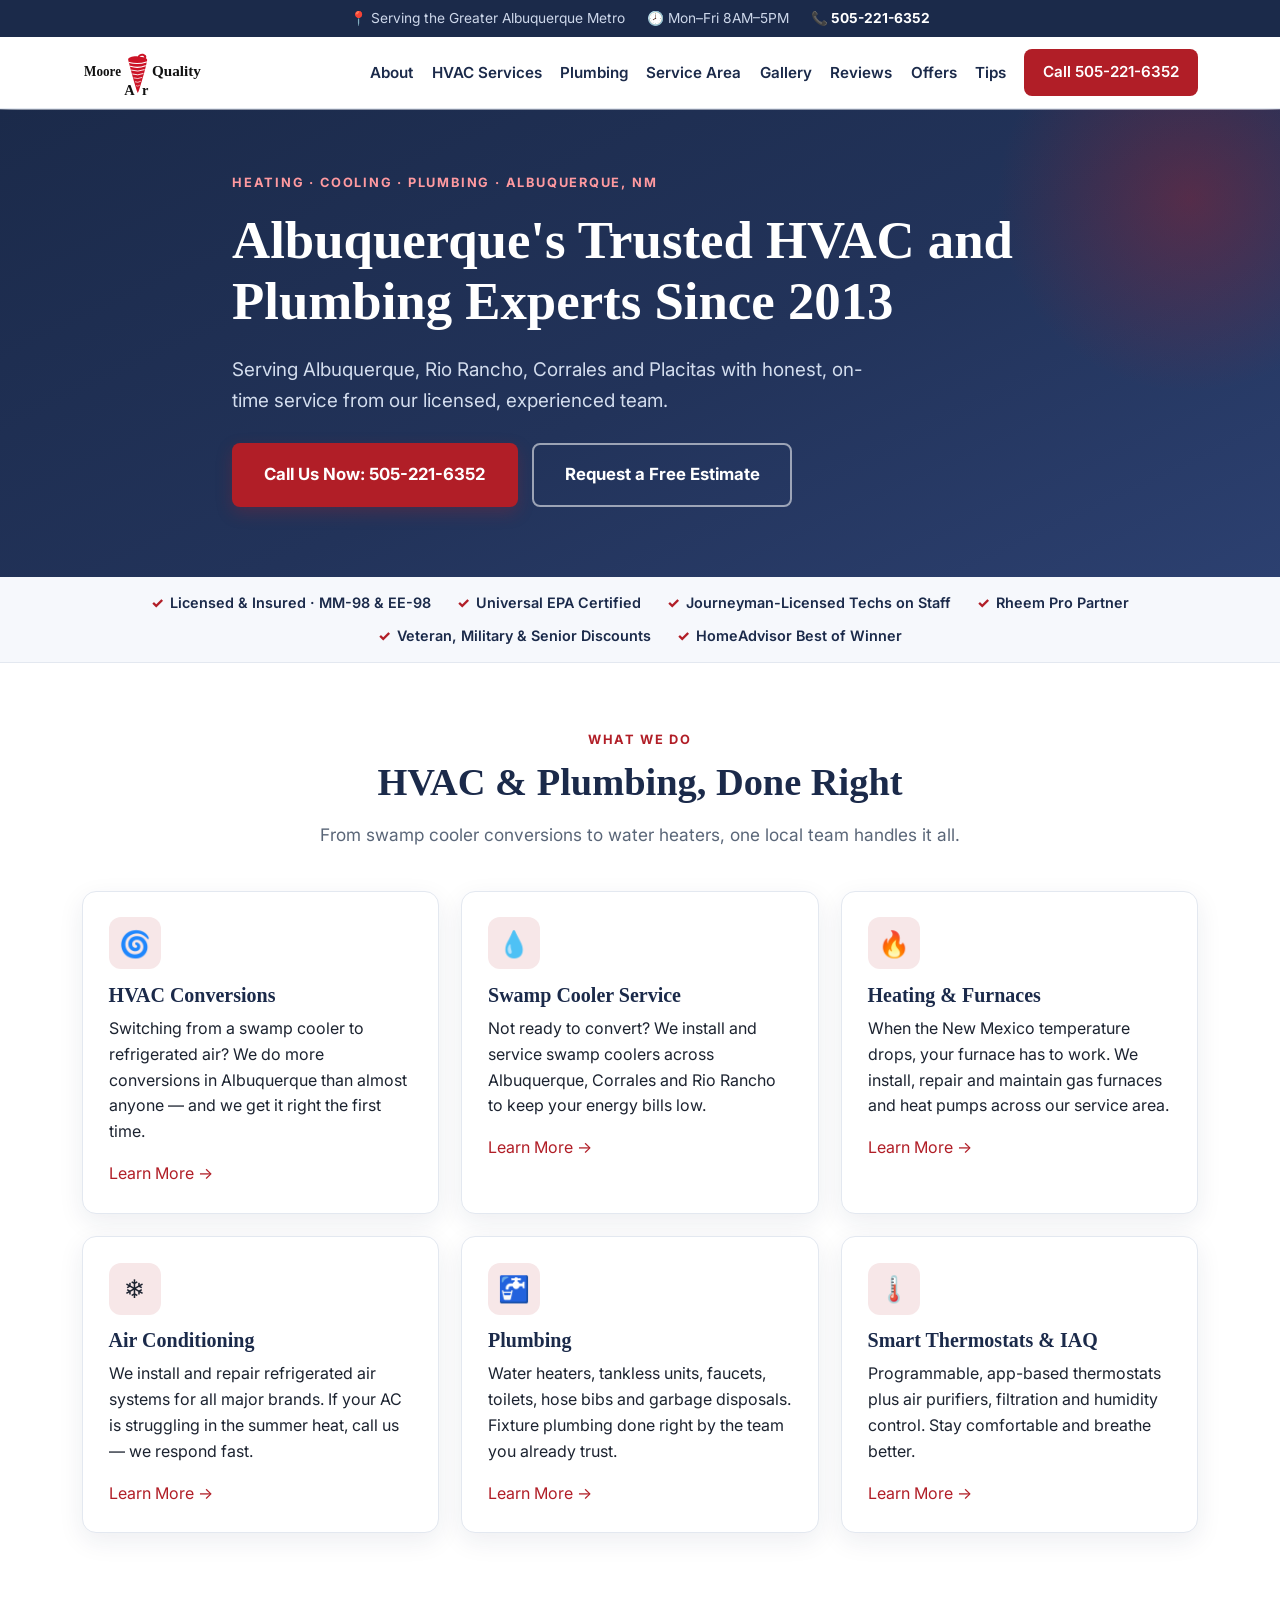
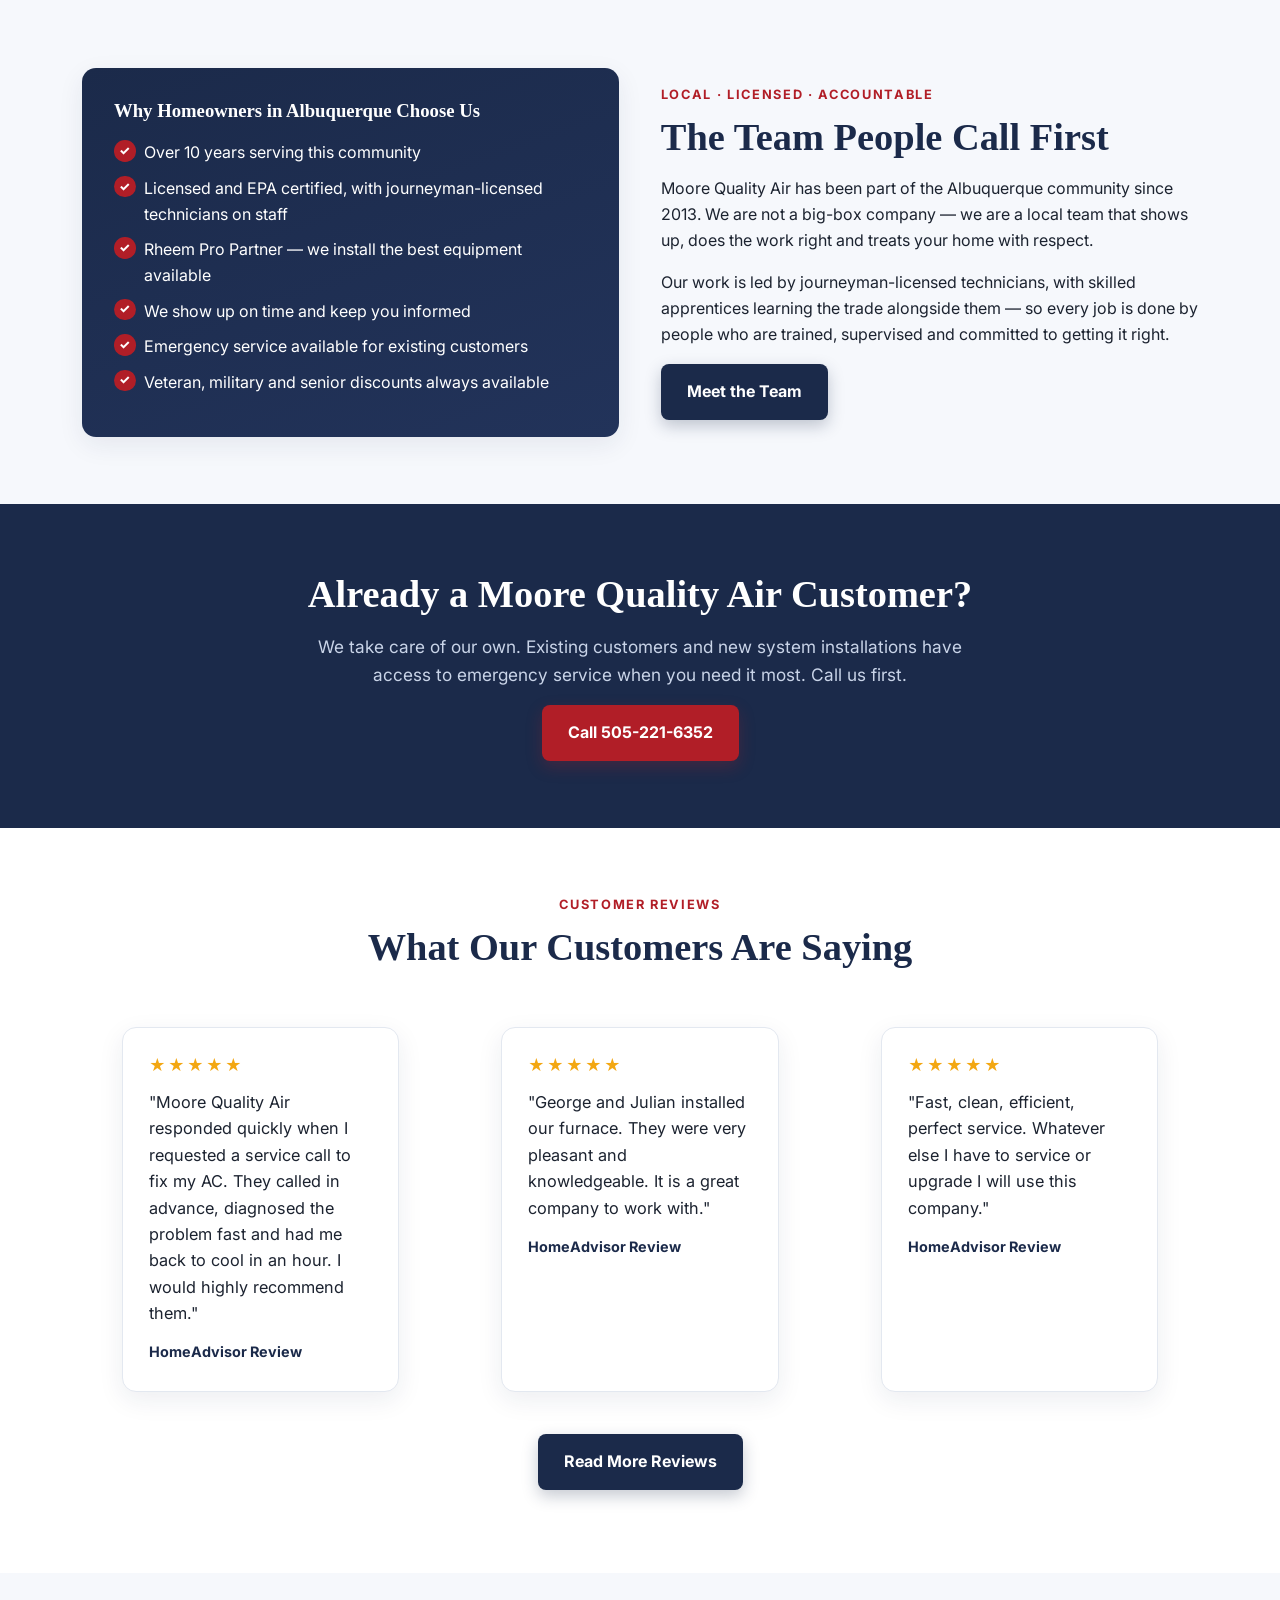
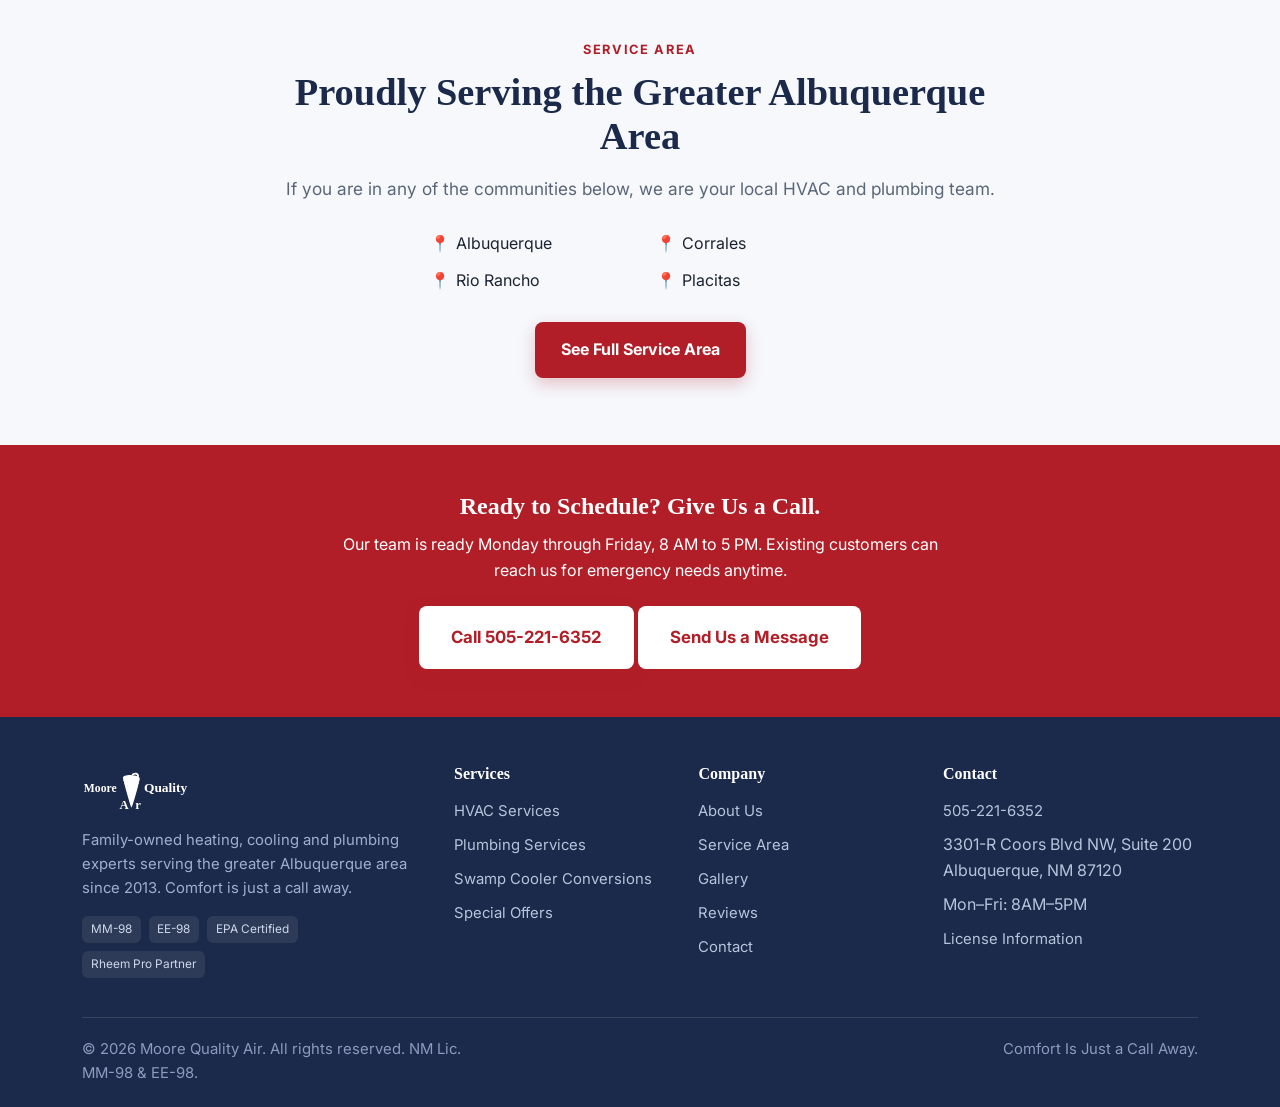
==== commit 8232e352: "Content updates: Placitas, journeyman wording, remove NATE, add Helpful Tips page, expand reviews - " ====
--- a/index.html
+++ b/index.html
@@ -4,7 +4,7 @@
   <meta charset="UTF-8" />
   <meta name="viewport" content="width=device-width, initial-scale=1.0" />
   <title>Moore Quality Air | HVAC and Plumbing | Albuquerque NM</title>
-  <meta name="description" content="Moore Quality Air serves Albuquerque, Rio Rancho, Corrales and Los Lunas. Licensed HVAC and plumbing experts since 2013. Call 505-221-6352." />
+  <meta name="description" content="Moore Quality Air serves Albuquerque, Rio Rancho, Corrales and Placitas. Licensed HVAC and plumbing experts since 2013. Call 505-221-6352." />
   <link rel="preconnect" href="https://fonts.googleapis.com" />
   <link rel="preconnect" href="https://fonts.gstatic.com" crossorigin />
   <link href="https://fonts.googleapis.com/css2?family=Inter:wght@400;500;600;700;800&display=swap" rel="stylesheet" />
@@ -30,6 +30,7 @@
         <li><a href="gallery.html">Gallery</a></li>
         <li><a href="reviews.html">Reviews</a></li>
         <li><a href="special-offers.html">Offers</a></li>
+        <li><a href="helpful-tips.html">Tips</a></li>
         <li><a class="btn btn--small" href="tel:+15052216352">Call 505-221-6352</a></li>
       </ul>
     </nav>
@@ -38,7 +39,7 @@
   <section class="hero"><div class="container hero__inner">
     <p class="hero__eyebrow">Heating · Cooling · Plumbing · Albuquerque, NM</p>
     <h1>Albuquerque's Trusted HVAC and Plumbing Experts Since 2013</h1>
-    <p class="hero__sub">Serving Albuquerque, Rio Rancho, Corrales and Los Lunas with honest, on-time service from licensed, journeyman-trained technicians.</p>
+    <p class="hero__sub">Serving Albuquerque, Rio Rancho, Corrales and Placitas with honest, on-time service from our licensed, experienced team.</p>
     <div class="hero__actions">
       <a class="btn btn--lg" href="tel:+15052216352">Call Us Now: 505-221-6352</a>
       <a class="btn btn--ghost btn--lg" href="contact.html">Request a Free Estimate</a>
@@ -48,7 +49,7 @@
   <div class="trustbar"><div class="container trustbar__inner">
     <span>Licensed &amp; Insured · MM-98 &amp; EE-98</span>
     <span>Universal EPA Certified</span>
-    <span>Journeyman Licensed Technicians</span>
+    <span>Journeyman-Licensed Techs on Staff</span>
     <span>Rheem Pro Partner</span>
     <span>Veteran, Military &amp; Senior Discounts</span>
     <span>HomeAdvisor Best of Winner</span>
@@ -77,7 +78,7 @@
       <h3>Why Homeowners in Albuquerque Choose Us</h3>
       <ul class="checklist" style="margin-bottom:0">
         <li>Over 10 years serving this community</li>
-        <li>Licensed, EPA certified and journeyman-trained technicians</li>
+        <li>Licensed and EPA certified, with journeyman-licensed technicians on staff</li>
         <li>Rheem Pro Partner — we install the best equipment available</li>
         <li>We show up on time and keep you informed</li>
         <li>Emergency service available for existing customers</li>
@@ -88,7 +89,7 @@
       <p class="section__eyebrow">Local · Licensed · Accountable</p>
       <h2>The Team People Call First</h2>
       <p>Moore Quality Air has been part of the Albuquerque community since 2013. We are not a big-box company — we are a local team that shows up, does the work right and treats your home with respect.</p>
-      <p>Every technician who walks into your home carries a journeyman license. That means they are trained, tested and qualified to do the job correctly.</p>
+      <p>Our work is led by journeyman-licensed technicians, with skilled apprentices learning the trade alongside them — so every job is done by people who are trained, supervised and committed to getting it right.</p>
       <a class="btn btn--navy" href="about.html">Meet the Team</a>
     </div>
   </div></section>
@@ -117,7 +118,7 @@
     <h2>Proudly Serving the Greater Albuquerque Area</h2>
     <p class="section__sub">If you are in any of the communities below, we are your local HVAC and plumbing team.</p>
     <ul class="arealist" style="max-width:420px; margin:1.4rem auto; text-align:left;">
-      <li>Albuquerque</li><li>Rio Rancho</li><li>Corrales</li><li>Los Lunas</li>
+      <li>Albuquerque</li><li>Rio Rancho</li><li>Corrales</li><li>Placitas</li>
     </ul>
     <a class="btn" href="service-area.html">See Full Service Area</a>
   </div></section>
@@ -136,7 +137,7 @@
       <div>
         <img src="assets/logo.svg" alt="Moore Quality Air" />
         <p>Family-owned heating, cooling and plumbing experts serving the greater Albuquerque area since 2013. Comfort is just a call away.</p>
-        <div class="badges"><span>MM-98</span><span>EE-98</span><span>EPA Certified</span><span>Rheem Pro Partner</span><span>NATE</span></div>
+        <div class="badges"><span>MM-98</span><span>EE-98</span><span>EPA Certified</span><span>Rheem Pro Partner</span></div>
       </div>
       <div><h4>Services</h4><ul>
         <li><a href="hvac-services.html">HVAC Services</a></li>
